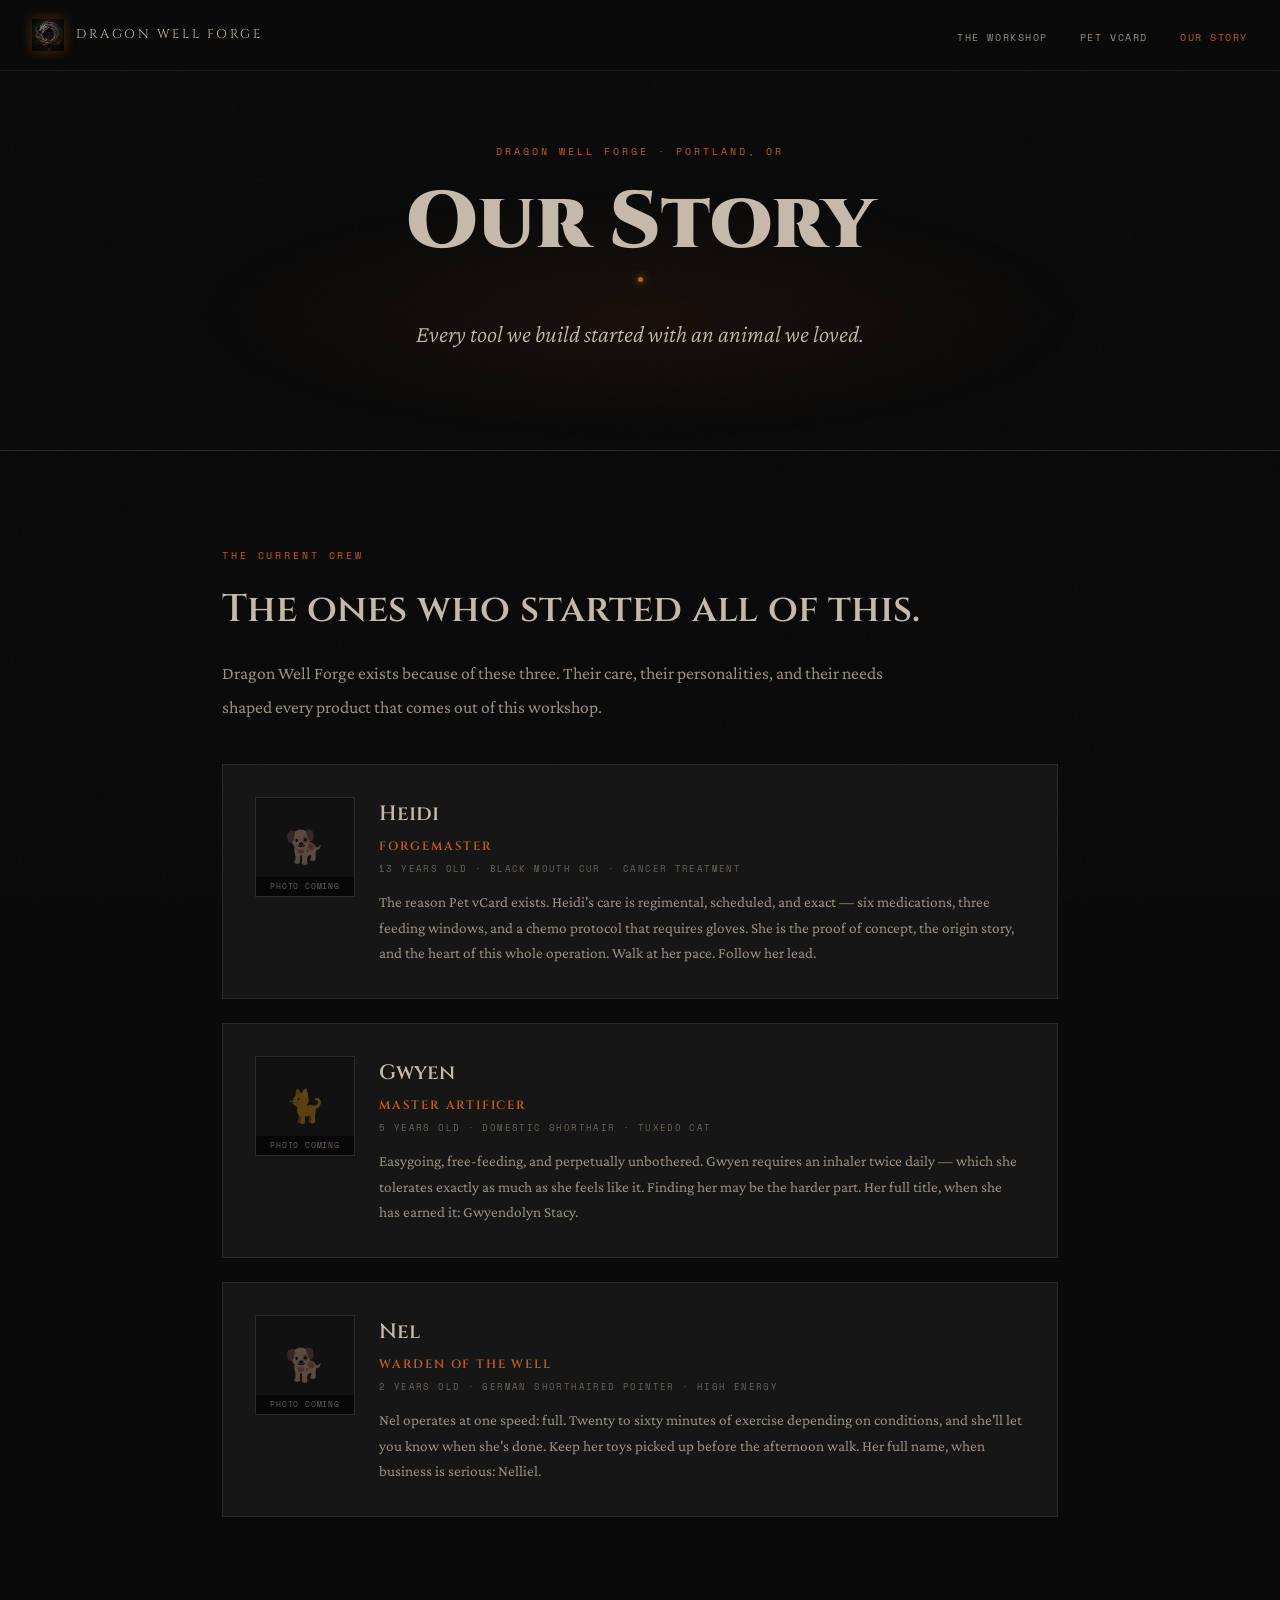
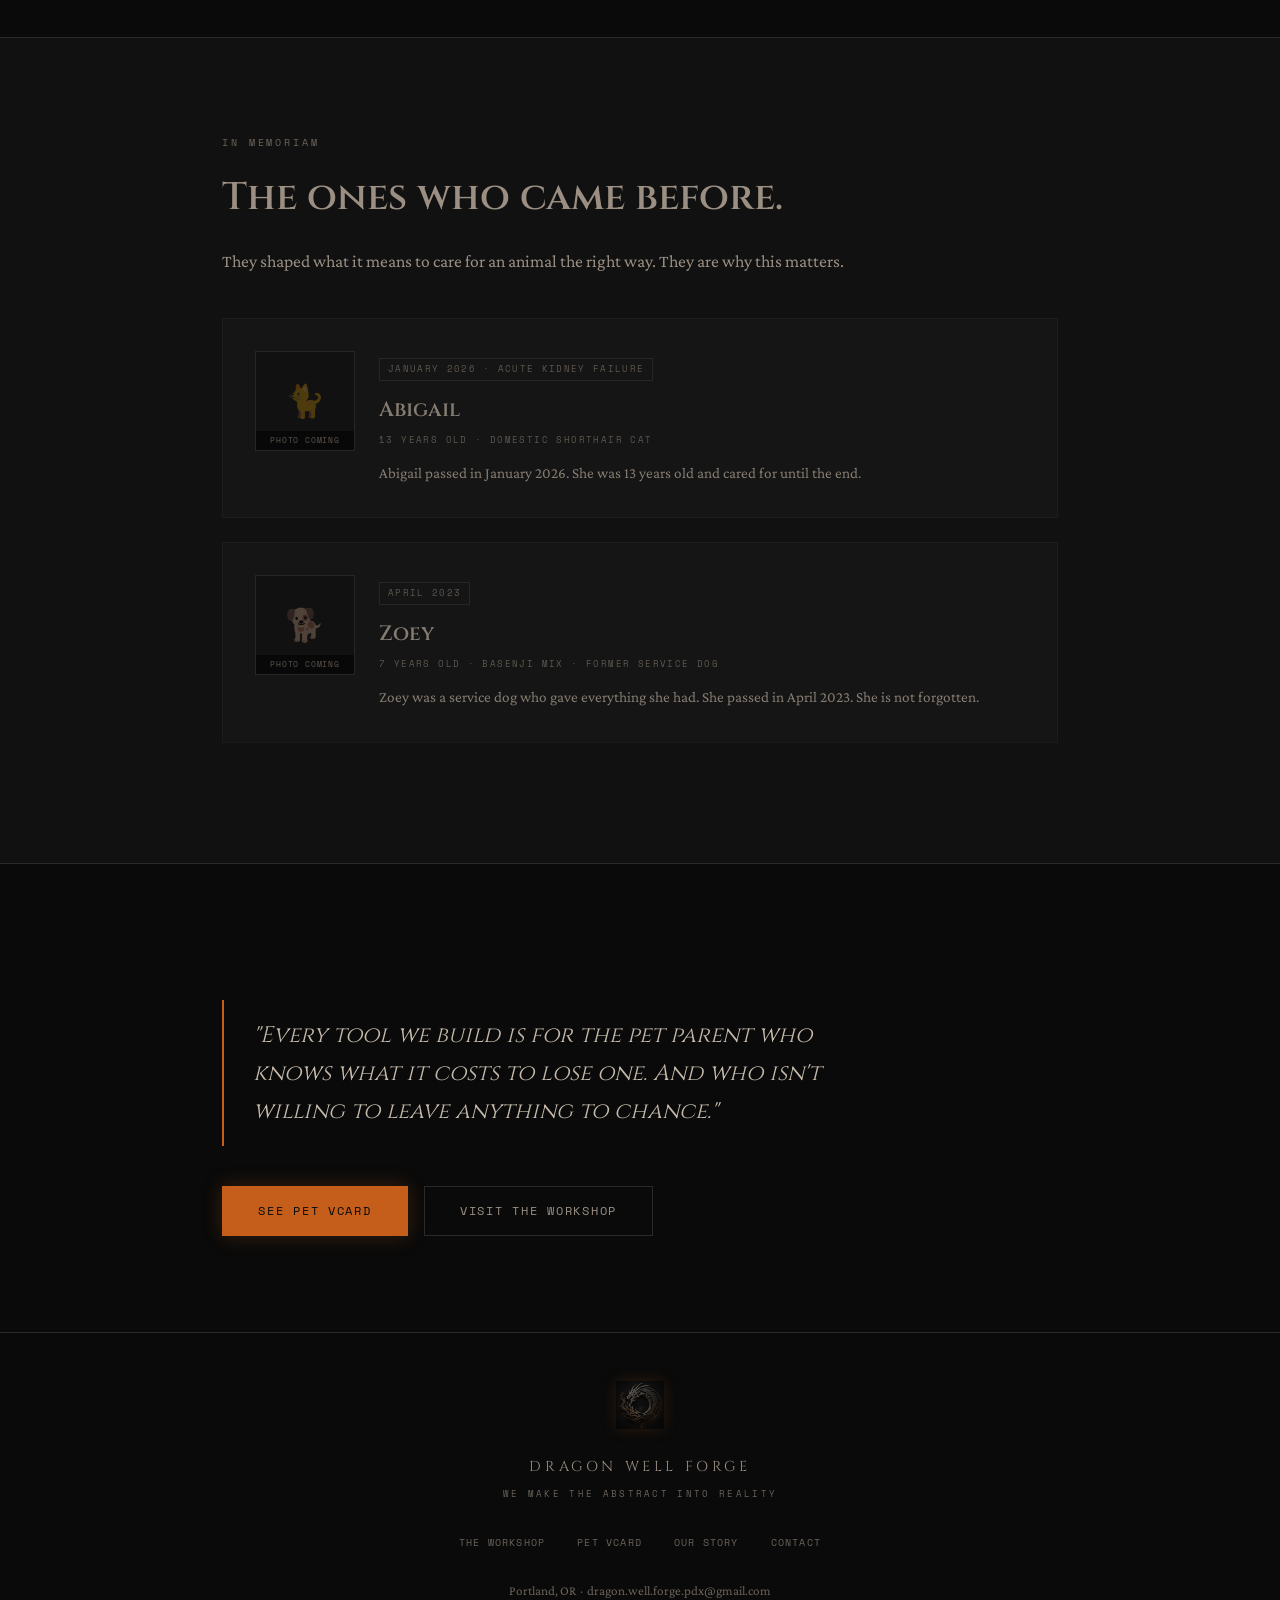
==== about/index.html @ 70b14e24 "Create index.html" ====
<!DOCTYPE html>
<html lang="en">
<head>
  <meta charset="UTF-8" />
  <meta name="viewport" content="width=device-width, initial-scale=1.0" />
  <title>Our Story — Dragon Well Forge</title>
  <meta name="description" content="Dragon Well Forge was built by a pet parent who needed it. This is the story of Heidi, Nel, Gwyen, and the ones who came before." />
  <link rel="stylesheet" href="../assets/css/main.css" />
  <style>
    .animal-card {
      background: var(--bg-card);
      border: 1px solid var(--border);
      padding: 2rem;
      margin-bottom: 1.5rem;
      position: relative;
      display: grid;
      grid-template-columns: 100px 1fr;
      gap: 1.5rem;
      align-items: start;
      transition: border-color 0.2s;
    }

    .animal-card:hover { border-color: var(--ember-dim); }

    .animal-card.memorial {
      border-color: #1e1e1e;
      opacity: 0.85;
    }

    .animal-card.memorial:hover { border-color: #333; opacity: 1; }

    .animal-photo {
      width: 100px;
      height: 100px;
      background: var(--bg-surface);
      border: 1px solid var(--border);
      display: flex;
      align-items: center;
      justify-content: center;
      flex-shrink: 0;
      position: relative;
      overflow: hidden;
    }

    .animal-photo img {
      width: 100%;
      height: 100%;
      object-fit: cover;
    }

    .animal-photo-placeholder {
      font-size: 2rem;
      opacity: 0.3;
    }

    .animal-photo-label {
      position: absolute;
      bottom: 0; left: 0; right: 0;
      background: rgba(0,0,0,0.6);
      font-family: var(--font-mono);
      font-size: 0.48rem;
      letter-spacing: 0.1em;
      text-transform: uppercase;
      color: var(--text-muted);
      text-align: center;
      padding: 0.2rem;
    }

    .animal-info {}

    .animal-name {
      font-family: var(--font-display);
      font-size: 1.3rem;
      font-weight: 600;
      color: var(--stone-light);
      margin-bottom: 0.2rem;
    }

    .animal-card.memorial .animal-name {
      color: var(--stone);
    }

    .animal-title {
      font-family: var(--font-display);
      font-size: 0.75rem;
      font-weight: 600;
      letter-spacing: 0.15em;
      text-transform: uppercase;
      color: var(--ember);
      margin-bottom: 0.3rem;
    }

    .animal-meta {
      font-family: var(--font-mono);
      font-size: 0.58rem;
      letter-spacing: 0.15em;
      text-transform: uppercase;
      color: var(--text-muted);
      margin-bottom: 0.75rem;
    }

    .animal-bio {
      font-size: 0.95rem;
      color: var(--stone);
      line-height: 1.7;
    }

    .memorial-badge {
      display: inline-block;
      font-family: var(--font-mono);
      font-size: 0.55rem;
      letter-spacing: 0.15em;
      text-transform: uppercase;
      color: var(--text-muted);
      border: 1px solid var(--border);
      padding: 0.2rem 0.5rem;
      margin-bottom: 0.75rem;
    }

    .section-rule {
      border: none;
      border-top: 1px solid var(--border);
      margin: 3rem 0 2rem;
    }

    .memorial-label {
      font-family: var(--font-mono);
      font-size: 0.6rem;
      letter-spacing: 0.3em;
      text-transform: uppercase;
      color: var(--text-muted);
      margin-bottom: 1.5rem;
    }

    @media (max-width: 480px) {
      .animal-card {
        grid-template-columns: 1fr;
      }
      .animal-photo {
        width: 80px;
        height: 80px;
      }
    }
  </style>
</head>
<body>

  <nav>
    <a href="../index.html" class="nav-brand">
      <img src="../assets/img/logo.png" alt="Dragon Well Forge" />
      <span class="nav-brand-text">Dragon Well Forge</span>
    </a>
    <ul class="nav-links">
      <li><a href="../workshop/">The Workshop</a></li>
      <li><a href="../vcard/">Pet vCard</a></li>
      <li><a href="../about/" class="active">Our Story</a></li>
    </ul>
  </nav>

  <!-- HERO -->
  <section style="min-height:50vh; display:flex; flex-direction:column; align-items:center; justify-content:center; text-align:center; padding:8rem 2rem 5rem; position:relative; overflow:hidden;">

    <div style="position:absolute; inset:0; background:radial-gradient(ellipse 50% 40% at 50% 70%, rgba(196,94,26,0.07) 0%, transparent 70%); pointer-events:none;"></div>

    <p class="fade-up delay-1" style="font-family:var(--font-mono); font-size:0.62rem; letter-spacing:0.3em; text-transform:uppercase; color:var(--ember); margin-bottom:1.5rem;">
      Dragon Well Forge · Portland, OR
    </p>

    <h1 class="fade-up delay-2" style="font-family:var(--font-display); font-weight:900; font-size:clamp(2.5rem,8vw,5rem); line-height:0.95; color:var(--stone-light); margin-bottom:1rem;">
      Our Story
    </h1>

    <div class="ember-divider fade-up delay-3" style="max-width:260px; margin:0 auto 2rem;">
      <div class="ember-dot"></div>
    </div>

    <p class="fade-up delay-3" style="font-family:var(--font-body); font-size:clamp(1.1rem,2.5vw,1.5rem); font-weight:300; font-style:italic; color:var(--stone-light); max-width:560px; margin:0 auto;">
      Every tool we build started with an animal we loved.
    </p>
  </section>

  <!-- THE CREW -->
  <section style="border-top:1px solid var(--border);">
    <div class="section-inner">
      <p class="section-label">The Current Crew</p>
      <h2 class="section-title">The ones who started all of this.</h2>
      <p class="section-body" style="margin-bottom:2.5rem;">Dragon Well Forge exists because of these three. Their care, their personalities, and their needs shaped every product that comes out of this workshop.</p>

      <!-- HEIDI -->
      <div class="animal-card">
        <div class="animal-photo">
          <!-- Replace src with assets/img/heidi.jpg when ready -->
          <span class="animal-photo-placeholder">🐕</span>
          <div class="animal-photo-label">Photo coming</div>
        </div>
        <div class="animal-info">
          <div class="animal-name">Heidi</div>
          <div class="animal-title">Forgemaster</div>
          <div class="animal-meta">13 years old · Black Mouth Cur · Cancer treatment</div>
          <p class="animal-bio">The reason Pet vCard exists. Heidi's care is regimental, scheduled, and exact — six medications, three feeding windows, and a chemo protocol that requires gloves. She is the proof of concept, the origin story, and the heart of this whole operation. Walk at her pace. Follow her lead.</p>
        </div>
      </div>

      <!-- GWYEN -->
      <div class="animal-card">
        <div class="animal-photo">
          <!-- Replace src with assets/img/gwyen.jpg when ready -->
          <span class="animal-photo-placeholder">🐈</span>
          <div class="animal-photo-label">Photo coming</div>
        </div>
        <div class="animal-info">
          <div class="animal-name">Gwyen</div>
          <div class="animal-title">Master Artificer</div>
          <div class="animal-meta">5 years old · Domestic Shorthair · Tuxedo cat</div>
          <p class="animal-bio">Easygoing, free-feeding, and perpetually unbothered. Gwyen requires an inhaler twice daily — which she tolerates exactly as much as she feels like it. Finding her may be the harder part. Her full title, when she has earned it: Gwyendolyn Stacy.</p>
        </div>
      </div>

      <!-- NEL -->
      <div class="animal-card">
        <div class="animal-photo">
          <!-- Replace src with assets/img/nel.jpg when ready -->
          <span class="animal-photo-placeholder">🐕</span>
          <div class="animal-photo-label">Photo coming</div>
        </div>
        <div class="animal-info">
          <div class="animal-name">Nel</div>
          <div class="animal-title">Warden of the Well</div>
          <div class="animal-meta">2 years old · German Shorthaired Pointer · High energy</div>
          <p class="animal-bio">Nel operates at one speed: full. Twenty to sixty minutes of exercise depending on conditions, and she'll let you know when she's done. Keep her toys picked up before the afternoon walk. Her full name, when business is serious: Nelliel.</p>
        </div>
      </div>

    </div>
  </section>

  <!-- MEMORIAL -->
  <section style="border-top:1px solid var(--border); background:var(--bg-surface);">
    <div class="section-inner">
      <p class="memorial-label">In Memoriam</p>
      <h2 class="section-title" style="color:var(--stone);">The ones who came before.</h2>
      <p class="section-body" style="margin-bottom:2.5rem;">They shaped what it means to care for an animal the right way. They are why this matters.</p>

      <!-- ABIGAIL -->
      <div class="animal-card memorial">
        <div class="animal-photo">
          <!-- Replace src with assets/img/abigail.jpg when ready -->
          <span class="animal-photo-placeholder">🐈</span>
          <div class="animal-photo-label">Photo coming</div>
        </div>
        <div class="animal-info">
          <div class="memorial-badge">January 2026 · Acute Kidney Failure</div>
          <div class="animal-name">Abigail</div>
          <div class="animal-meta">13 years old · Domestic Shorthair cat</div>
          <p class="animal-bio">Abigail passed in January 2026. She was 13 years old and cared for until the end.</p>
        </div>
      </div>

      <!-- ZOEY -->
      <div class="animal-card memorial">
        <div class="animal-photo">
          <!-- Replace src with assets/img/zoey.jpg when ready -->
          <span class="animal-photo-placeholder">🐕</span>
          <div class="animal-photo-label">Photo coming</div>
        </div>
        <div class="animal-info">
          <div class="memorial-badge">April 2023</div>
          <div class="animal-name">Zoey</div>
          <div class="animal-meta">7 years old · Basenji mix · Former service dog</div>
          <p class="animal-bio">Zoey was a service dog who gave everything she had. She passed in April 2023. She is not forgotten.</p>
        </div>
      </div>

    </div>
  </section>

  <!-- CLOSING -->
  <section style="border-top:1px solid var(--border);">
    <div class="section-inner">
      <div class="pull-quote" style="max-width:600px;">
        "Every tool we build is for the pet parent who knows what it costs to lose one. And who isn't willing to leave anything to chance."
      </div>
      <div style="margin-top:2rem; display:flex; gap:1rem; flex-wrap:wrap;">
        <a href="../vcard/" class="btn-primary">See Pet vCard</a>
        <a href="../workshop/" class="btn-secondary">Visit the Workshop</a>
      </div>
    </div>
  </section>

  <footer>
    <img src="../assets/img/logo.png" alt="Dragon Well Forge" class="footer-logo" />
    <div class="footer-brand">Dragon Well Forge</div>
    <div class="footer-tagline">We make the abstract into reality</div>
    <ul class="footer-links">
      <li><a href="../workshop/">The Workshop</a></li>
      <li><a href="../vcard/">Pet vCard</a></li>
      <li><a href="../about/">Our Story</a></li>
      <li><a href="mailto:dragon.well.forge.pdx@gmail.com">Contact</a></li>
    </ul>
    <p class="footer-bottom">Portland, OR &nbsp;·&nbsp; dragon.well.forge.pdx@gmail.com</p>
  </footer>

</body>
</html>
---- assets/css/main.css ----
/* ═══════════════════════════════════════════════
   DRAGON WELL FORGE — main.css
   Shared design system. One file. All pages.
═══════════════════════════════════════════════ */

@import url('https://fonts.googleapis.com/css2?family=Cinzel:wght@400;600;900&family=Crimson+Pro:ital,wght@0,300;0,400;1,300;1,400&family=Space+Mono:wght@400;700&display=swap');

/* ── TOKENS ── */
:root {
  --bg-deep:      #0a0a0a;
  --bg-surface:   #111111;
  --bg-card:      #161616;
  --border:       #2a2a2a;
  --border-light: #333333;
  --ember:        #c45e1a;
  --ember-glow:   #e87a2a;
  --ember-dim:    #7a3a10;
  --stone:        #9a8f82;
  --stone-light:  #c4b9aa;
  --text:         #e8e0d4;
  --text-muted:   #6b635a;
  --copper:       #8b6f47;

  --font-display: 'Cinzel', Georgia, serif;
  --font-body:    'Crimson Pro', Georgia, serif;
  --font-mono:    'Space Mono', monospace;

  --max-width:    900px;
}

/* ── RESET ── */
*, *::before, *::after { box-sizing: border-box; margin: 0; padding: 0; }
html { scroll-behavior: smooth; }

body {
  background: var(--bg-deep);
  color: var(--text);
  font-family: var(--font-body);
  font-size: 18px;
  line-height: 1.7;
  overflow-x: hidden;
}

/* ── NOISE OVERLAY ── */
body::before {
  content: '';
  position: fixed;
  inset: 0;
  background-image: url("data:image/svg+xml,%3Csvg viewBox='0 0 256 256' xmlns='http://www.w3.org/2000/svg'%3E%3Cfilter id='noise'%3E%3CfeTurbulence type='fractalNoise' baseFrequency='0.9' numOctaves='4' stitchTiles='stitch'/%3E%3C/filter%3E%3Crect width='100%25' height='100%25' filter='url(%23noise)' opacity='0.04'/%3E%3C/svg%3E");
  pointer-events: none;
  z-index: 0;
  opacity: 0.4;
}

/* ── NAV ── */
nav {
  position: fixed;
  top: 0; left: 0; right: 0;
  z-index: 100;
  padding: 1.2rem 2rem;
  display: flex;
  align-items: center;
  justify-content: space-between;
  background: rgba(10,10,10,0.9);
  backdrop-filter: blur(12px);
  border-bottom: 1px solid rgba(42,42,42,0.6);
}

.nav-brand {
  display: flex;
  align-items: center;
  gap: 0.75rem;
  text-decoration: none;
}

.nav-brand img {
  width: 32px;
  height: 32px;
  filter: drop-shadow(0 0 6px rgba(196,94,26,0.4));
}

.nav-brand-text {
  font-family: var(--font-display);
  font-size: 0.8rem;
  letter-spacing: 0.2em;
  color: var(--stone-light);
  text-transform: uppercase;
}

.nav-links {
  display: flex;
  gap: 2rem;
  list-style: none;
}

.nav-links a {
  font-family: var(--font-mono);
  font-size: 0.65rem;
  letter-spacing: 0.15em;
  text-transform: uppercase;
  color: var(--stone);
  text-decoration: none;
  transition: color 0.2s;
}

.nav-links a:hover,
.nav-links a.active { color: var(--ember); }

/* ── LAYOUT ── */
section { position: relative; z-index: 1; }

.section-inner {
  max-width: var(--max-width);
  margin: 0 auto;
  padding: 6rem 2rem;
}

.section-label {
  font-family: var(--font-mono);
  font-size: 0.6rem;
  letter-spacing: 0.3em;
  text-transform: uppercase;
  color: var(--ember);
  margin-bottom: 1.5rem;
}

.section-title {
  font-family: var(--font-display);
  font-weight: 600;
  font-size: clamp(1.6rem, 4vw, 2.4rem);
  color: var(--stone-light);
  line-height: 1.2;
  margin-bottom: 1.5rem;
}

.section-body {
  font-size: 1.1rem;
  color: var(--stone);
  line-height: 1.9;
  max-width: 680px;
}

.section-body p + p { margin-top: 1.2rem; }

/* ── EMBER DIVIDER ── */
.ember-divider {
  display: flex;
  align-items: center;
  gap: 1rem;
  margin: 2.5rem 0;
}

.ember-divider::before,
.ember-divider::after {
  content: '';
  flex: 1;
  height: 1px;
  background: var(--border);
}

.ember-dot {
  width: 5px;
  height: 5px;
  border-radius: 50%;
  background: var(--ember);
  box-shadow: 0 0 8px var(--ember-glow);
  animation: pulse 2.5s ease-in-out infinite;
  flex-shrink: 0;
}

@keyframes pulse {
  0%, 100% { opacity: 1; transform: scale(1); }
  50% { opacity: 0.4; transform: scale(0.6); }
}

/* ── BUTTONS ── */
.btn-primary {
  display: inline-block;
  font-family: var(--font-mono);
  font-size: 0.72rem;
  letter-spacing: 0.15em;
  text-transform: uppercase;
  text-decoration: none;
  color: var(--bg-deep);
  background: var(--ember);
  padding: 0.9rem 2.2rem;
  border: 1px solid var(--ember);
  cursor: pointer;
  transition: background 0.2s, box-shadow 0.2s, transform 0.15s;
  box-shadow: 0 0 20px rgba(196,94,26,0.25);
}

.btn-primary:hover {
  background: var(--ember-glow);
  border-color: var(--ember-glow);
  box-shadow: 0 0 32px rgba(232,122,42,0.45);
  transform: translateY(-1px);
}

.btn-secondary {
  display: inline-block;
  font-family: var(--font-mono);
  font-size: 0.72rem;
  letter-spacing: 0.15em;
  text-transform: uppercase;
  text-decoration: none;
  color: var(--stone);
  background: transparent;
  padding: 0.9rem 2.2rem;
  border: 1px solid var(--border);
  cursor: pointer;
  transition: border-color 0.2s, color 0.2s;
}

.btn-secondary:hover {
  border-color: var(--ember-dim);
  color: var(--stone-light);
}

/* ── CARDS ── */
.card {
  background: var(--bg-card);
  border: 1px solid var(--border);
  padding: 2.5rem;
  position: relative;
  overflow: hidden;
  transition: border-color 0.25s;
}

.card:hover { border-color: var(--ember-dim); }

.card::before {
  content: '';
  position: absolute;
  top: 0; left: 0; right: 0;
  height: 2px;
  background: linear-gradient(to right, transparent, var(--ember), transparent);
  opacity: 0;
  transition: opacity 0.3s;
}

.card:hover::before { opacity: 1; }

.card-label {
  font-family: var(--font-mono);
  font-size: 0.6rem;
  letter-spacing: 0.25em;
  text-transform: uppercase;
  color: var(--ember);
  margin-bottom: 0.75rem;
}

.card-title {
  font-family: var(--font-display);
  font-size: 1.5rem;
  color: var(--stone-light);
  margin-bottom: 0.75rem;
}

.card-body {
  font-size: 1rem;
  color: var(--stone);
  line-height: 1.7;
  margin-bottom: 1.5rem;
}

.card-status {
  font-family: var(--font-mono);
  font-size: 0.65rem;
  letter-spacing: 0.15em;
  text-transform: uppercase;
  margin-bottom: 1.5rem;
}

.status-live { color: #4a9e6b; }
.status-soon { color: var(--text-muted); }

/* ── FEATURE LIST ── */
.feature-list {
  list-style: none;
  margin: 1.5rem 0;
}

.feature-list li {
  font-size: 1rem;
  color: var(--stone);
  padding: 0.5rem 0;
  border-bottom: 1px solid var(--border);
  display: flex;
  align-items: flex-start;
  gap: 0.8rem;
}

.feature-list li::before {
  content: '—';
  color: var(--ember-dim);
  font-family: var(--font-mono);
  font-size: 0.75rem;
  flex-shrink: 0;
  margin-top: 0.25rem;
}

/* ── PULL QUOTE ── */
.pull-quote {
  font-family: var(--font-display);
  font-size: clamp(1.1rem, 2.5vw, 1.4rem);
  font-weight: 400;
  color: var(--stone-light);
  border-left: 2px solid var(--ember);
  padding: 1rem 0 1rem 1.8rem;
  margin: 2.5rem 0;
  font-style: italic;
}

/* ── STEPS ── */
.steps {
  display: grid;
  grid-template-columns: repeat(auto-fit, minmax(180px, 1fr));
  gap: 2.5rem;
  margin-top: 3rem;
}

.step-number {
  font-family: var(--font-display);
  font-size: 2.5rem;
  font-weight: 900;
  color: var(--ember-dim);
  opacity: 0.5;
  line-height: 1;
  margin-bottom: 0.75rem;
}

.step-title {
  font-family: var(--font-mono);
  font-size: 0.68rem;
  letter-spacing: 0.15em;
  text-transform: uppercase;
  color: var(--ember);
  margin-bottom: 0.5rem;
}

.step-body {
  font-size: 0.95rem;
  color: var(--stone);
  line-height: 1.6;
}

/* ── METAPHOR CHAIN ── */
.metaphor-chain {
  display: flex;
  align-items: center;
  gap: 1rem;
  flex-wrap: wrap;
  margin: 2.5rem 0;
}

.metaphor-item {
  text-align: center;
}

.metaphor-item-title {
  font-family: var(--font-display);
  font-size: 0.9rem;
  color: var(--stone-light);
  letter-spacing: 0.1em;
}

.metaphor-item-sub {
  font-family: var(--font-mono);
  font-size: 0.58rem;
  letter-spacing: 0.15em;
  text-transform: uppercase;
  color: var(--text-muted);
  margin-top: 0.25rem;
}

.metaphor-arrow {
  color: var(--ember-dim);
  font-size: 1.2rem;
  flex-shrink: 0;
}

/* ── FOOTER ── */
footer {
  border-top: 1px solid var(--border);
  padding: 3rem 2rem;
  text-align: center;
  position: relative;
  z-index: 1;
}

.footer-logo {
  width: 48px;
  height: 48px;
  margin: 0 auto 1rem;
  opacity: 0.6;
  filter: drop-shadow(0 0 8px rgba(196,94,26,0.3));
}

.footer-brand {
  font-family: var(--font-display);
  font-size: 0.9rem;
  letter-spacing: 0.25em;
  text-transform: uppercase;
  color: var(--stone);
  margin-bottom: 0.4rem;
}

.footer-tagline {
  font-family: var(--font-mono);
  font-size: 0.58rem;
  letter-spacing: 0.25em;
  text-transform: uppercase;
  color: var(--text-muted);
  margin-bottom: 1.5rem;
}

.footer-links {
  display: flex;
  justify-content: center;
  gap: 2rem;
  list-style: none;
  margin-bottom: 1.5rem;
}

.footer-links a {
  font-family: var(--font-mono);
  font-size: 0.62rem;
  letter-spacing: 0.12em;
  text-transform: uppercase;
  color: var(--text-muted);
  text-decoration: none;
  transition: color 0.2s;
}

.footer-links a:hover { color: var(--ember); }

.footer-bottom {
  font-size: 0.82rem;
  color: var(--text-muted);
}

/* ── ANIMATIONS ── */
@keyframes fadeUp {
  from { opacity: 0; transform: translateY(20px); }
  to   { opacity: 1; transform: translateY(0); }
}

.fade-up { opacity: 0; animation: fadeUp 1s ease forwards; }
.delay-1 { animation-delay: 0.2s; }
.delay-2 { animation-delay: 0.4s; }
.delay-3 { animation-delay: 0.6s; }
.delay-4 { animation-delay: 0.8s; }
.delay-5 { animation-delay: 1.0s; }
.delay-6 { animation-delay: 1.2s; }

/* ── RESPONSIVE ── */
@media (max-width: 600px) {
  .nav-links { display: none; }
  .steps { grid-template-columns: 1fr; }
  .section-inner { padding: 4rem 1.5rem; }
  .metaphor-chain { flex-direction: column; gap: 0.5rem; }
  .metaphor-arrow { transform: rotate(90deg); }
}

@media (prefers-reduced-motion: reduce) {
  *, *::before, *::after { animation-duration: 0.01ms !important; }
}
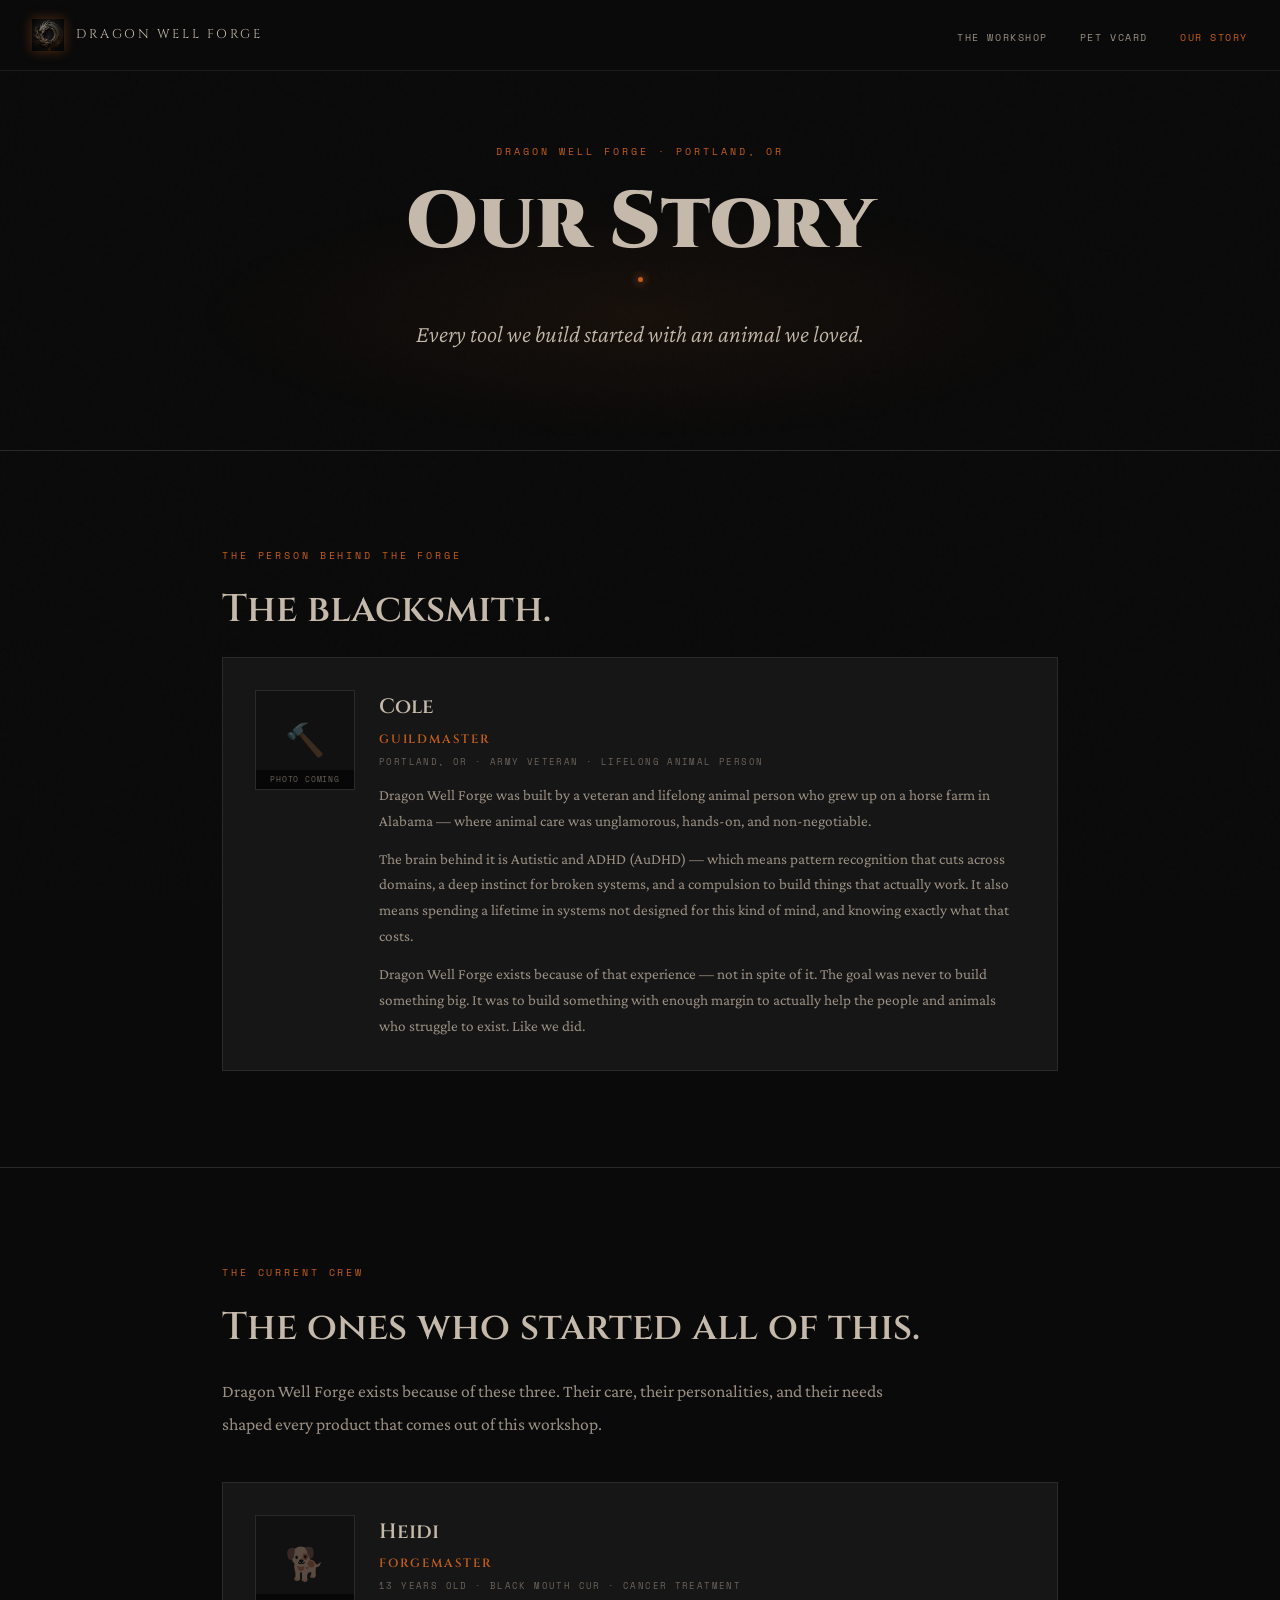
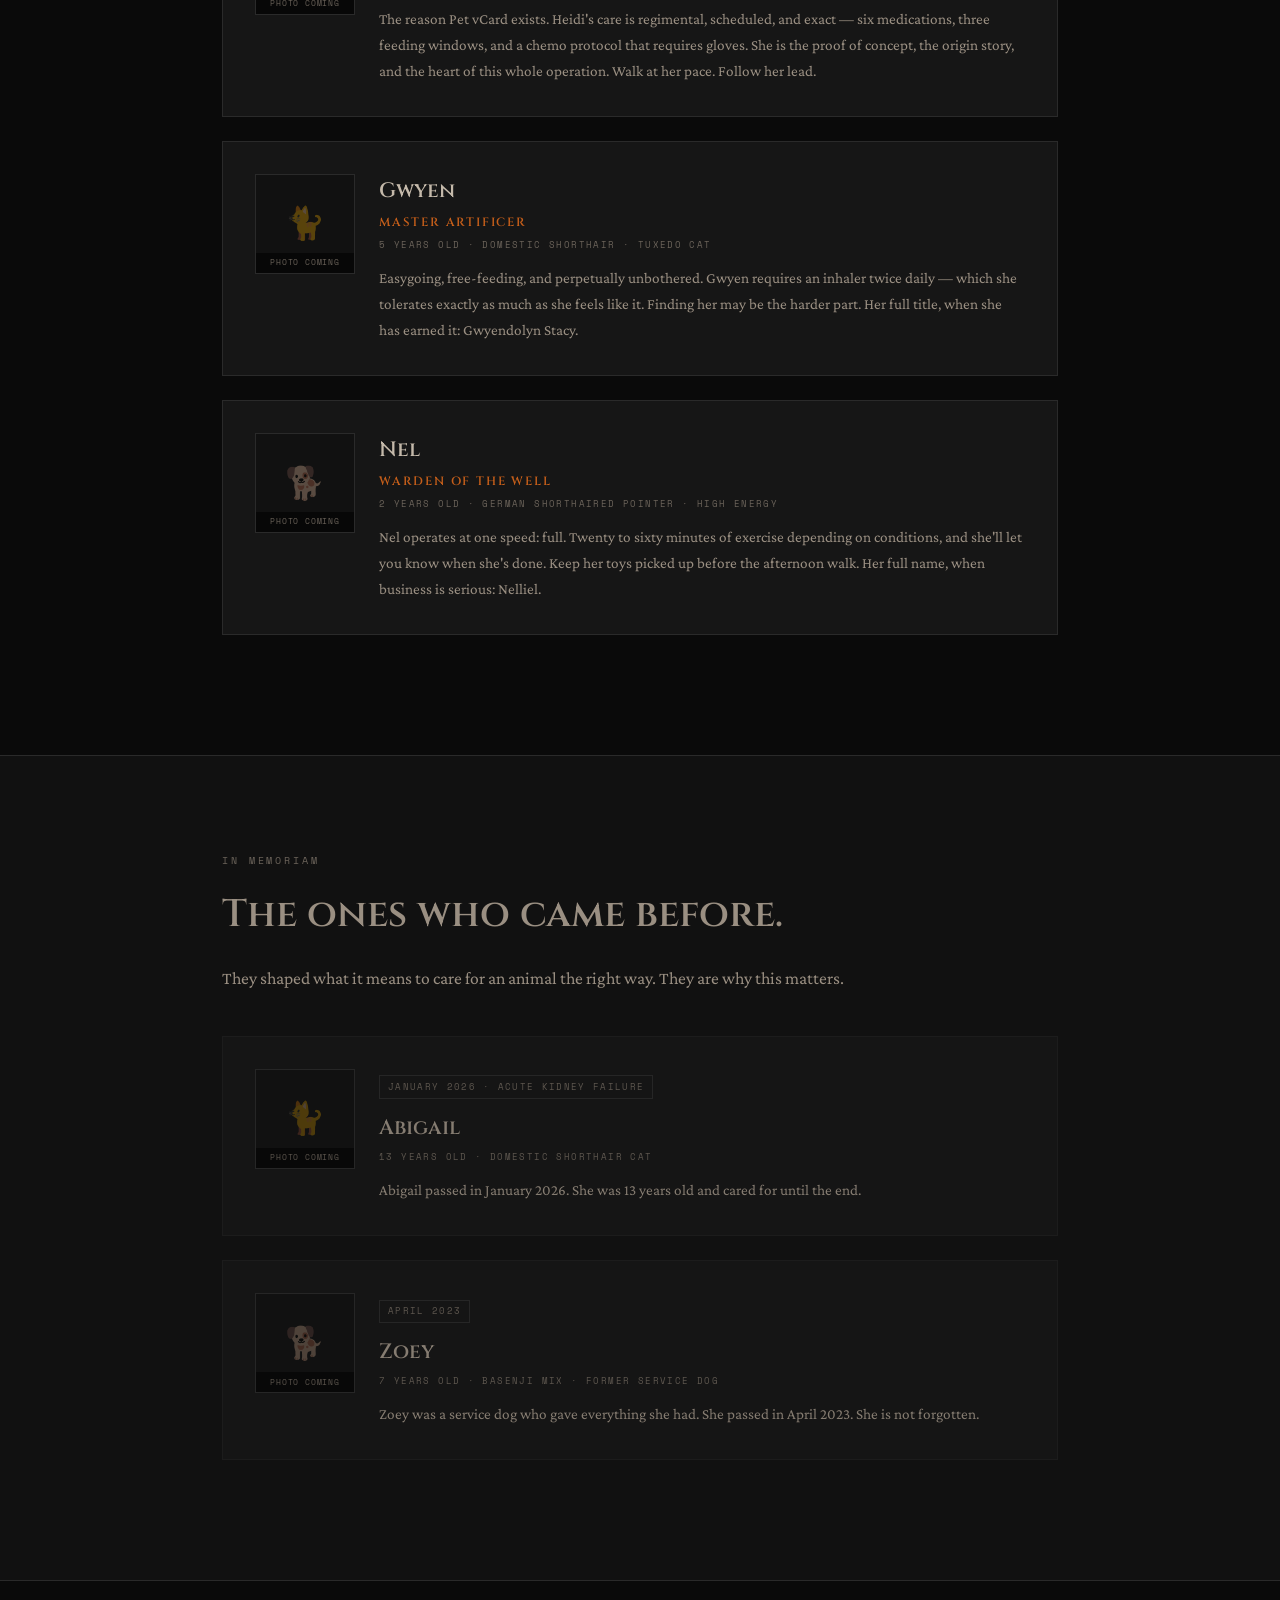
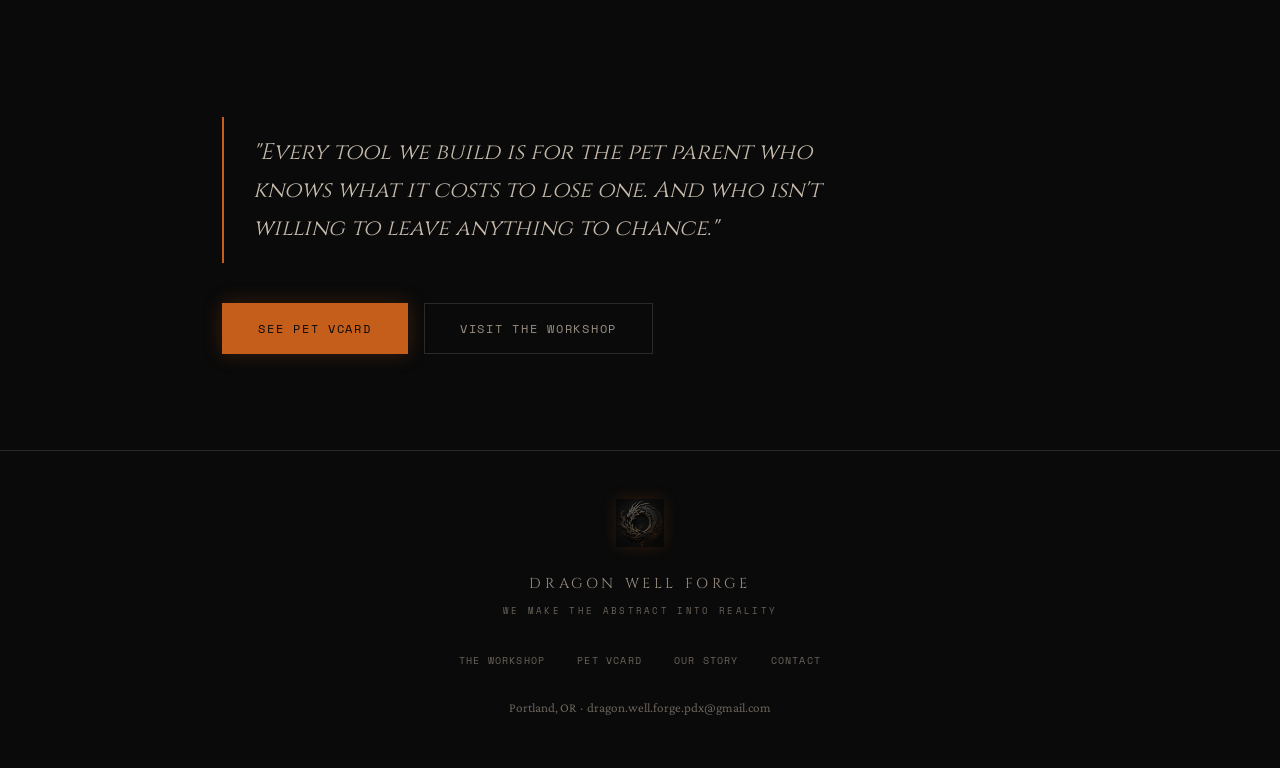
==== commit 657c9e7b: "Update index.html" ====
--- a/about/index.html
+++ b/about/index.html
@@ -80,17 +80,7 @@
       color: var(--stone);
     }
 
-    .animal-title {
-      font-family: var(--font-display);
-      font-size: 0.75rem;
-      font-weight: 600;
-      letter-spacing: 0.15em;
-      text-transform: uppercase;
-      color: var(--ember);
-      margin-bottom: 0.3rem;
-    }
-
-    .animal-meta {
+.animal-meta {
       font-family: var(--font-mono);
       font-size: 0.58rem;
       letter-spacing: 0.15em;
@@ -177,6 +167,30 @@
     <p class="fade-up delay-3" style="font-family:var(--font-body); font-size:clamp(1.1rem,2.5vw,1.5rem); font-weight:300; font-style:italic; color:var(--stone-light); max-width:560px; margin:0 auto;">
       Every tool we build started with an animal we loved.
     </p>
+  </section>
+
+  <!-- THE BLACKSMITH -->
+  <section style="border-top:1px solid var(--border);">
+    <div class="section-inner">
+      <p class="section-label">The Person Behind the Forge</p>
+      <h2 class="section-title">The blacksmith.</h2>
+
+      <div class="animal-card" style="margin-bottom:0;">
+        <div class="animal-photo">
+          <!-- Replace src with assets/img/cole.jpg when ready -->
+          <span class="animal-photo-placeholder">🔨</span>
+          <div class="animal-photo-label">Photo coming</div>
+        </div>
+        <div class="animal-info">
+          <div class="animal-name">Cole</div>
+          <div class="animal-title">Guildmaster</div>
+          <div class="animal-meta">Portland, OR · Army Veteran · Lifelong Animal Person</div>
+          <p class="animal-bio">Dragon Well Forge was built by a veteran and lifelong animal person who grew up on a horse farm in Alabama — where animal care was unglamorous, hands-on, and non-negotiable.</p>
+          <p class="animal-bio" style="margin-top:0.75rem;">The brain behind it is Autistic and ADHD (AuDHD) — which means pattern recognition that cuts across domains, a deep instinct for broken systems, and a compulsion to build things that actually work. It also means spending a lifetime in systems not designed for this kind of mind, and knowing exactly what that costs.</p>
+          <p class="animal-bio" style="margin-top:0.75rem;">Dragon Well Forge exists because of that experience — not in spite of it. The goal was never to build something big. It was to build something with enough margin to actually help the people and animals who struggle to exist. Like we did.</p>
+        </div>
+      </div>
+    </div>
   </section>
 
   <!-- THE CREW -->
--- a/assets/css/main.css
+++ b/assets/css/main.css
@@ -454,6 +454,17 @@
 .delay-5 { animation-delay: 1.0s; }
 .delay-6 { animation-delay: 1.2s; }
 
+
+.animal-title {
+  font-family: var(--font-display);
+  font-size: 0.75rem;
+  font-weight: 600;
+  letter-spacing: 0.15em;
+  text-transform: uppercase;
+  color: var(--ember);
+  margin-bottom: 0.3rem;
+}
+
 /* ── RESPONSIVE ── */
 @media (max-width: 600px) {
   .nav-links { display: none; }
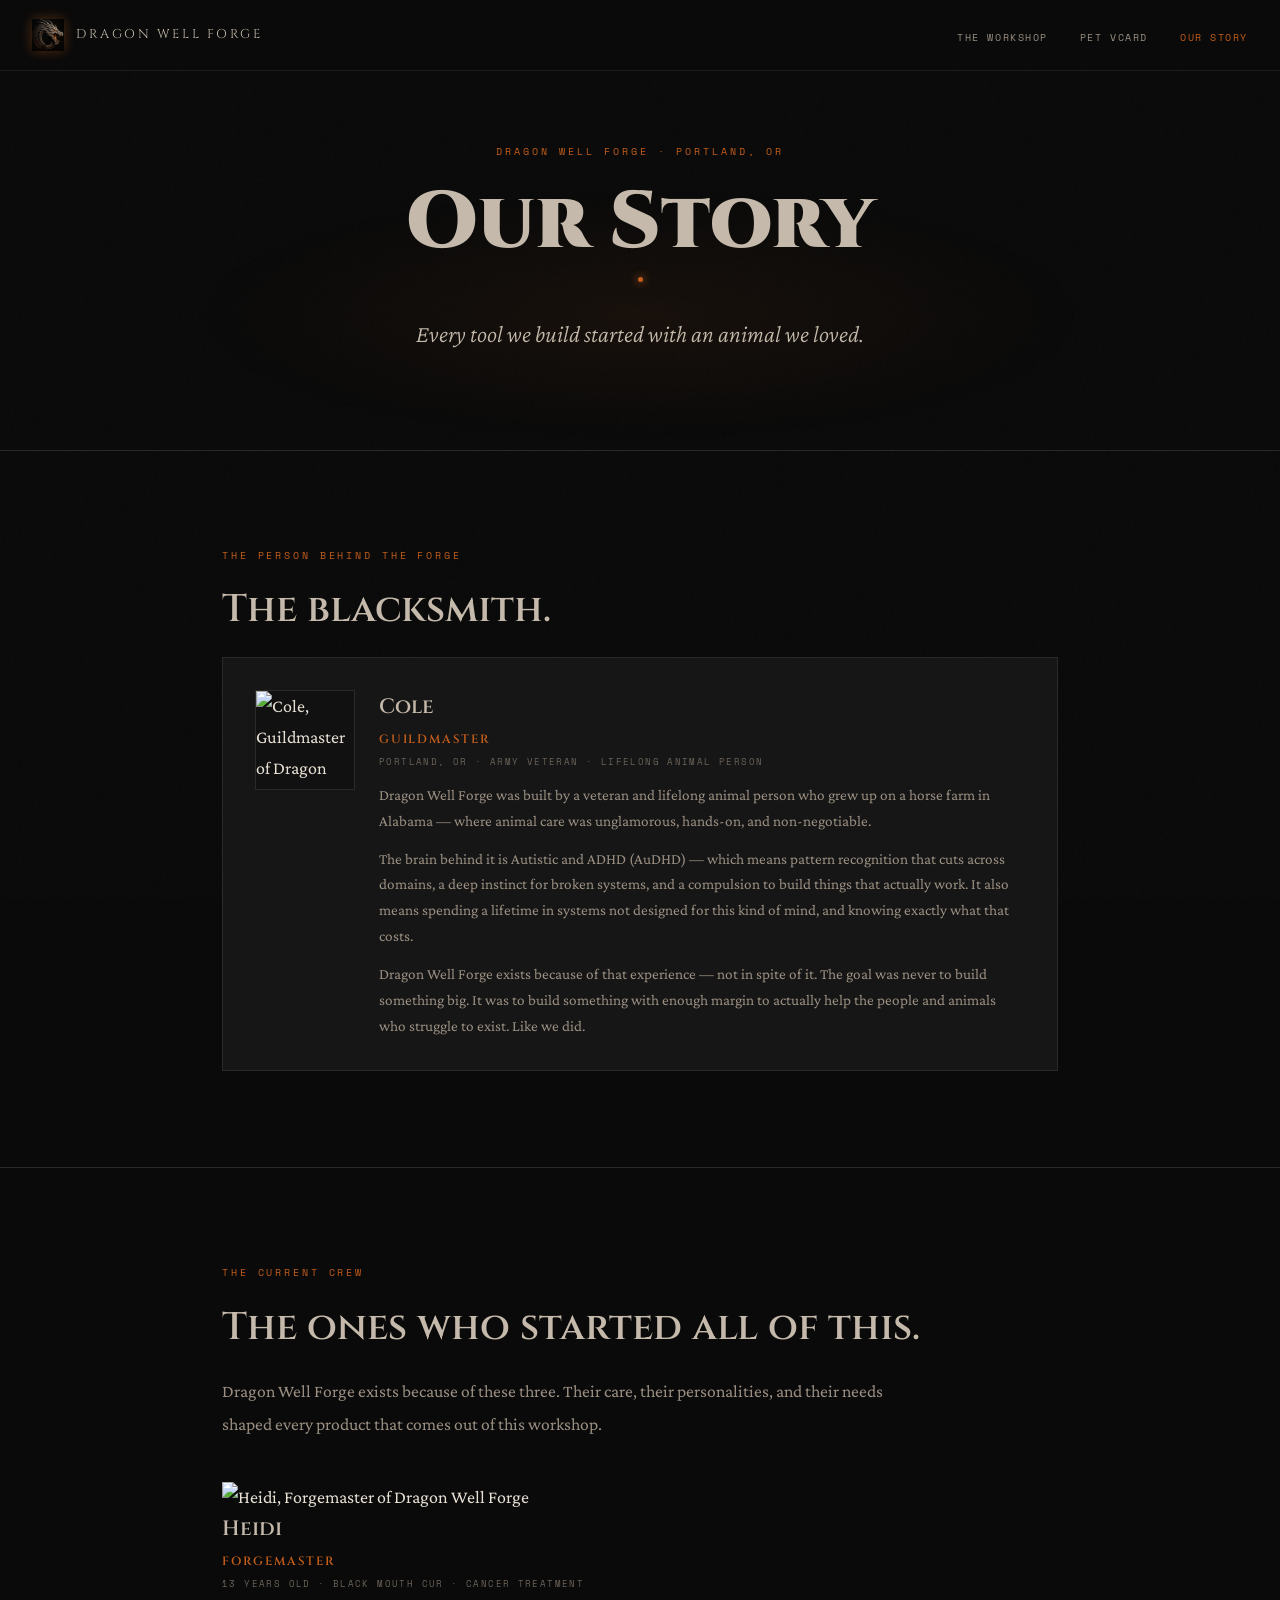
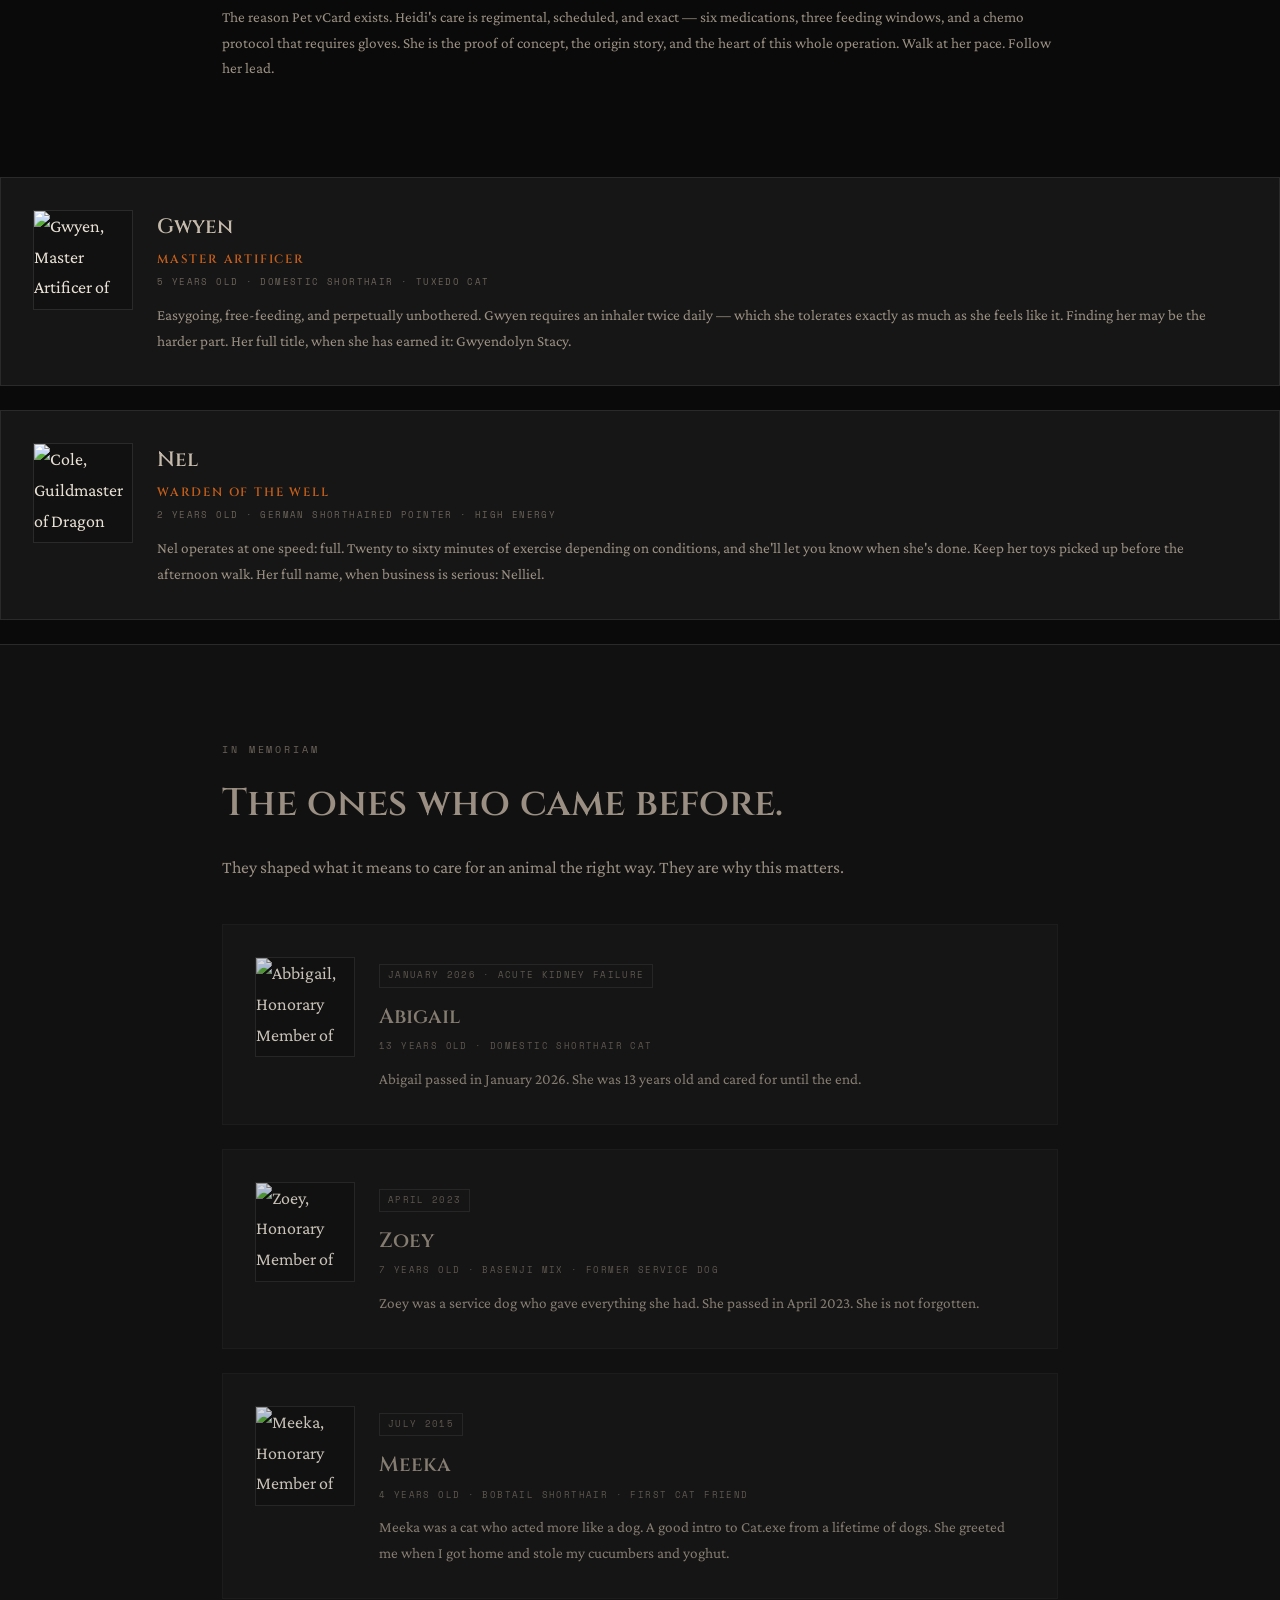
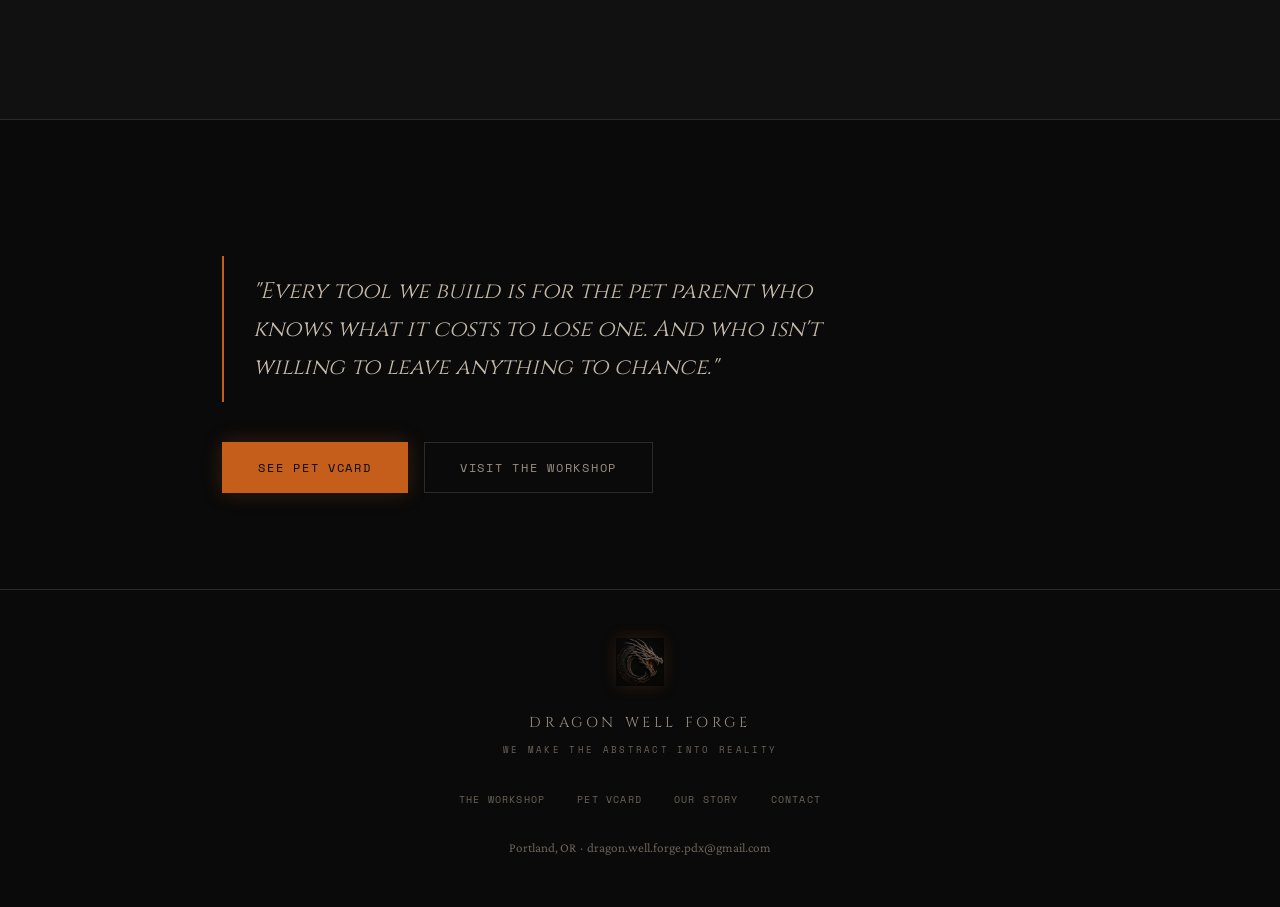
==== commit 7d611010: "Update index.html Pictures updated and added Meeka" ====
--- a/about/index.html
+++ b/about/index.html
@@ -177,9 +177,7 @@
 
       <div class="animal-card" style="margin-bottom:0;">
         <div class="animal-photo">
-          <!-- Replace src with assets/img/cole.jpg when ready -->
-          <span class="animal-photo-placeholder">🔨</span>
-          <div class="animal-photo-label">Photo coming</div>
+          <img src="assets/img/cole.jpg" alt="Cole, Guildmaster of Dragon Well Forge" style="width:100%;height:100%;object-fit:cover;">
         </div>
         <div class="animal-info">
           <div class="animal-name">Cole</div>
@@ -201,12 +199,10 @@
       <p class="section-body" style="margin-bottom:2.5rem;">Dragon Well Forge exists because of these three. Their care, their personalities, and their needs shaped every product that comes out of this workshop.</p>
 
       <!-- HEIDI -->
-      <div class="animal-card">
-        <div class="animal-photo">
-          <!-- Replace src with assets/img/heidi.jpg when ready -->
-          <span class="animal-photo-placeholder">🐕</span>
-          <div class="animal-photo-label">Photo coming</div>
-        </div>
+      <div class="animal-card>
+        <div class="animal-photo">
+        <img src="assets/img/heidi.jpg" alt="Heidi, Forgemaster of Dragon Well Forge" style="width:100%;height:100%;object-fit:cover;">
+      </div>
         <div class="animal-info">
           <div class="animal-name">Heidi</div>
           <div class="animal-title">Forgemaster</div>
@@ -218,10 +214,8 @@
       <!-- GWYEN -->
       <div class="animal-card">
         <div class="animal-photo">
-          <!-- Replace src with assets/img/gwyen.jpg when ready -->
-          <span class="animal-photo-placeholder">🐈</span>
-          <div class="animal-photo-label">Photo coming</div>
-        </div>
+          <img src="assets/img/gwyen.jpg" alt="Gwyen, Master Artificer of Dragon Well Forge" style="width:100%;height:100%;object-fit:cover;">
+      </div>
         <div class="animal-info">
           <div class="animal-name">Gwyen</div>
           <div class="animal-title">Master Artificer</div>
@@ -233,9 +227,7 @@
       <!-- NEL -->
       <div class="animal-card">
         <div class="animal-photo">
-          <!-- Replace src with assets/img/nel.jpg when ready -->
-          <span class="animal-photo-placeholder">🐕</span>
-          <div class="animal-photo-label">Photo coming</div>
+          <img src="assets/img/cole.jpg" alt="Cole, Guildmaster of Dragon Well Forge" style="width:100%;height:100%;object-fit:cover;">
         </div>
         <div class="animal-info">
           <div class="animal-name">Nel</div>
@@ -255,12 +247,10 @@
       <h2 class="section-title" style="color:var(--stone);">The ones who came before.</h2>
       <p class="section-body" style="margin-bottom:2.5rem;">They shaped what it means to care for an animal the right way. They are why this matters.</p>
 
-      <!-- ABIGAIL -->
+      <!-- ABBIGAIL -->
       <div class="animal-card memorial">
         <div class="animal-photo">
-          <!-- Replace src with assets/img/abigail.jpg when ready -->
-          <span class="animal-photo-placeholder">🐈</span>
-          <div class="animal-photo-label">Photo coming</div>
+          <img src="assets/img/abbigial.jpg" alt="Abbigail, Honorary Member of Dragon Well Forge" style="width:100%;height:100%;object-fit:cover;">
         </div>
         <div class="animal-info">
           <div class="memorial-badge">January 2026 · Acute Kidney Failure</div>
@@ -273,9 +263,7 @@
       <!-- ZOEY -->
       <div class="animal-card memorial">
         <div class="animal-photo">
-          <!-- Replace src with assets/img/zoey.jpg when ready -->
-          <span class="animal-photo-placeholder">🐕</span>
-          <div class="animal-photo-label">Photo coming</div>
+          <img src="assets/img/zoey.jpg" alt="Zoey, Honorary Member of Dragon Well Forge" style="width:100%;height:100%;object-fit:cover;">
         </div>
         <div class="animal-info">
           <div class="memorial-badge">April 2023</div>
@@ -284,7 +272,19 @@
           <p class="animal-bio">Zoey was a service dog who gave everything she had. She passed in April 2023. She is not forgotten.</p>
         </div>
       </div>
-
+      
+      <!-- MEEKA -->
+      <div class="animal-card memorial">
+        <div class="animal-photo">
+          <img src="assets/img/meeka.jpg" alt="Meeka, Honorary Member of Dragon Well Forge" style="width:100%;height:100%;object-fit:cover;">
+        </div>
+        <div class="animal-info">
+          <div class="memorial-badge">July 2015</div>
+          <div class="animal-name">Meeka</div>
+          <div class="animal-meta">4 years old · Bobtail Shorthair · First Cat Friend</div>
+          <p class="animal-bio">Meeka was a cat who acted more like a dog. A good intro to Cat.exe from a lifetime of dogs. She greeted me when I got home and stole my cucumbers and yoghut.</p>
+        </div>
+      </div>
     </div>
   </section>
 
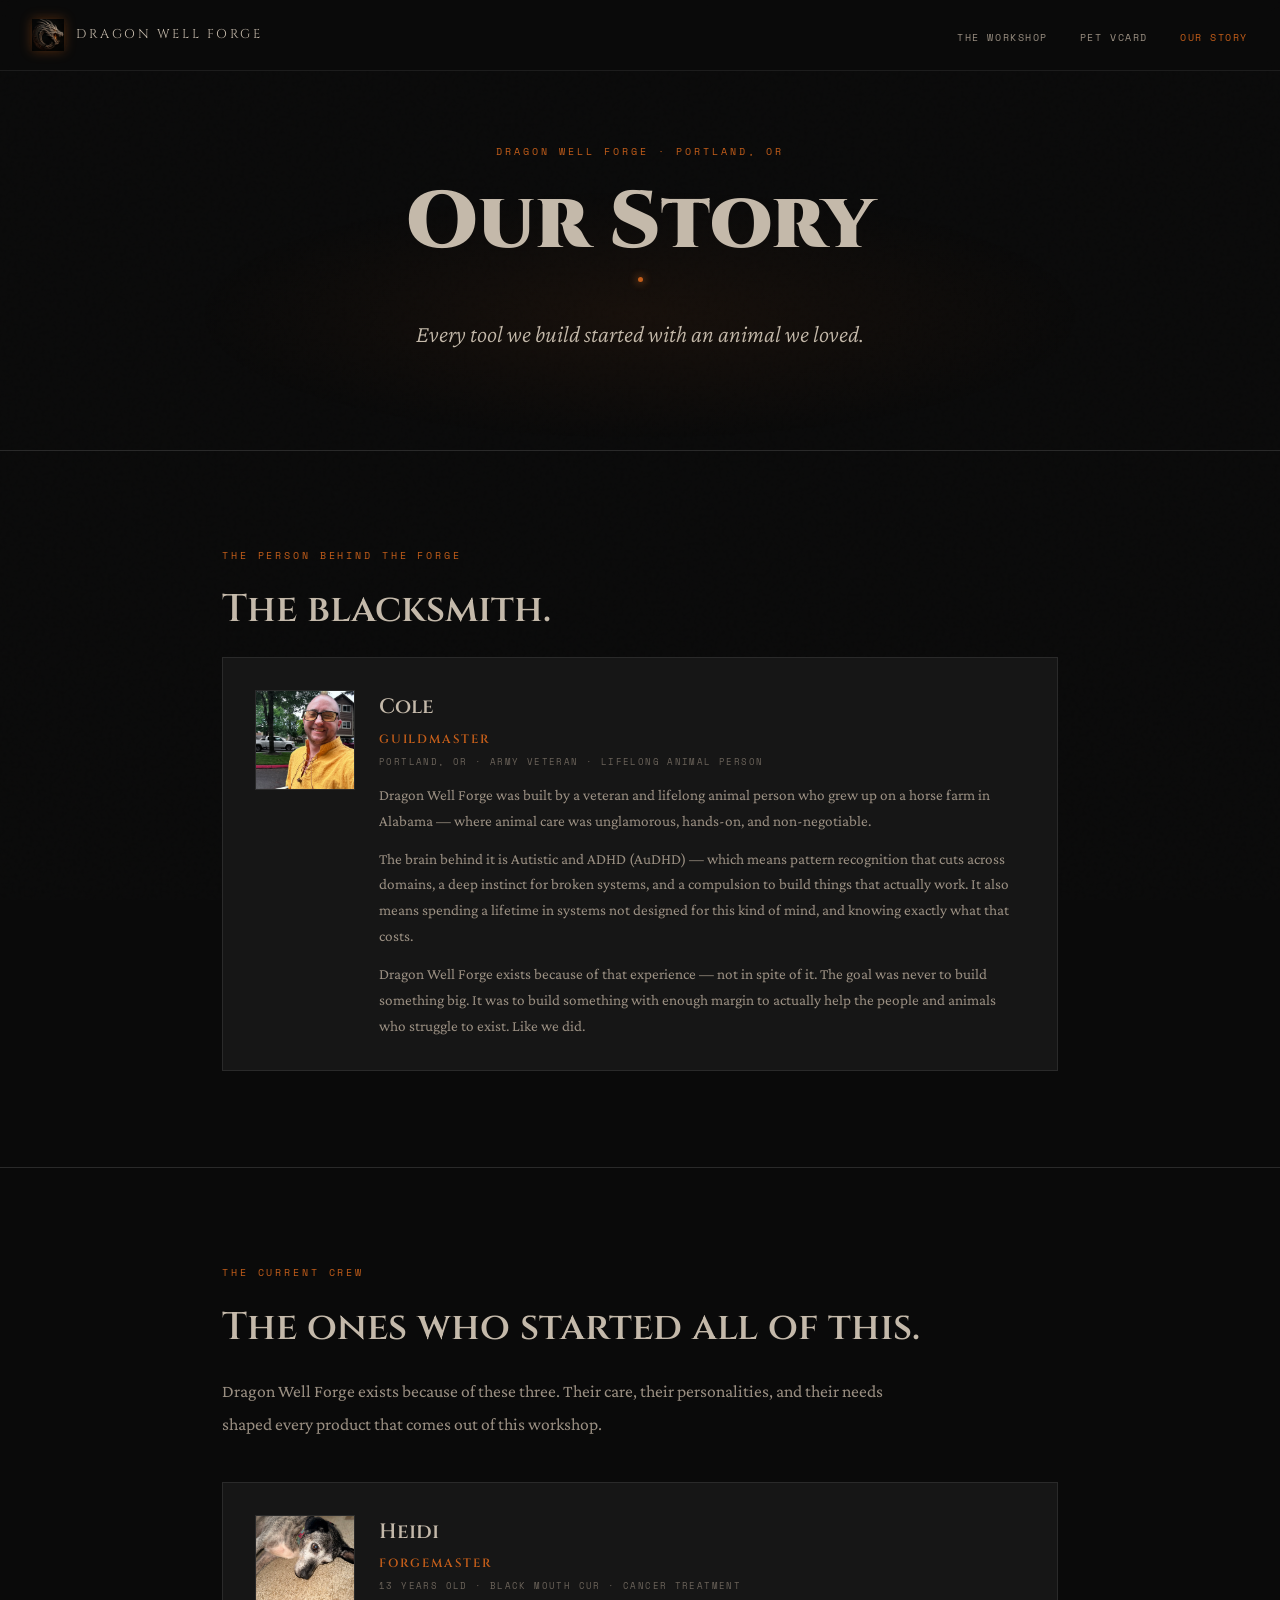
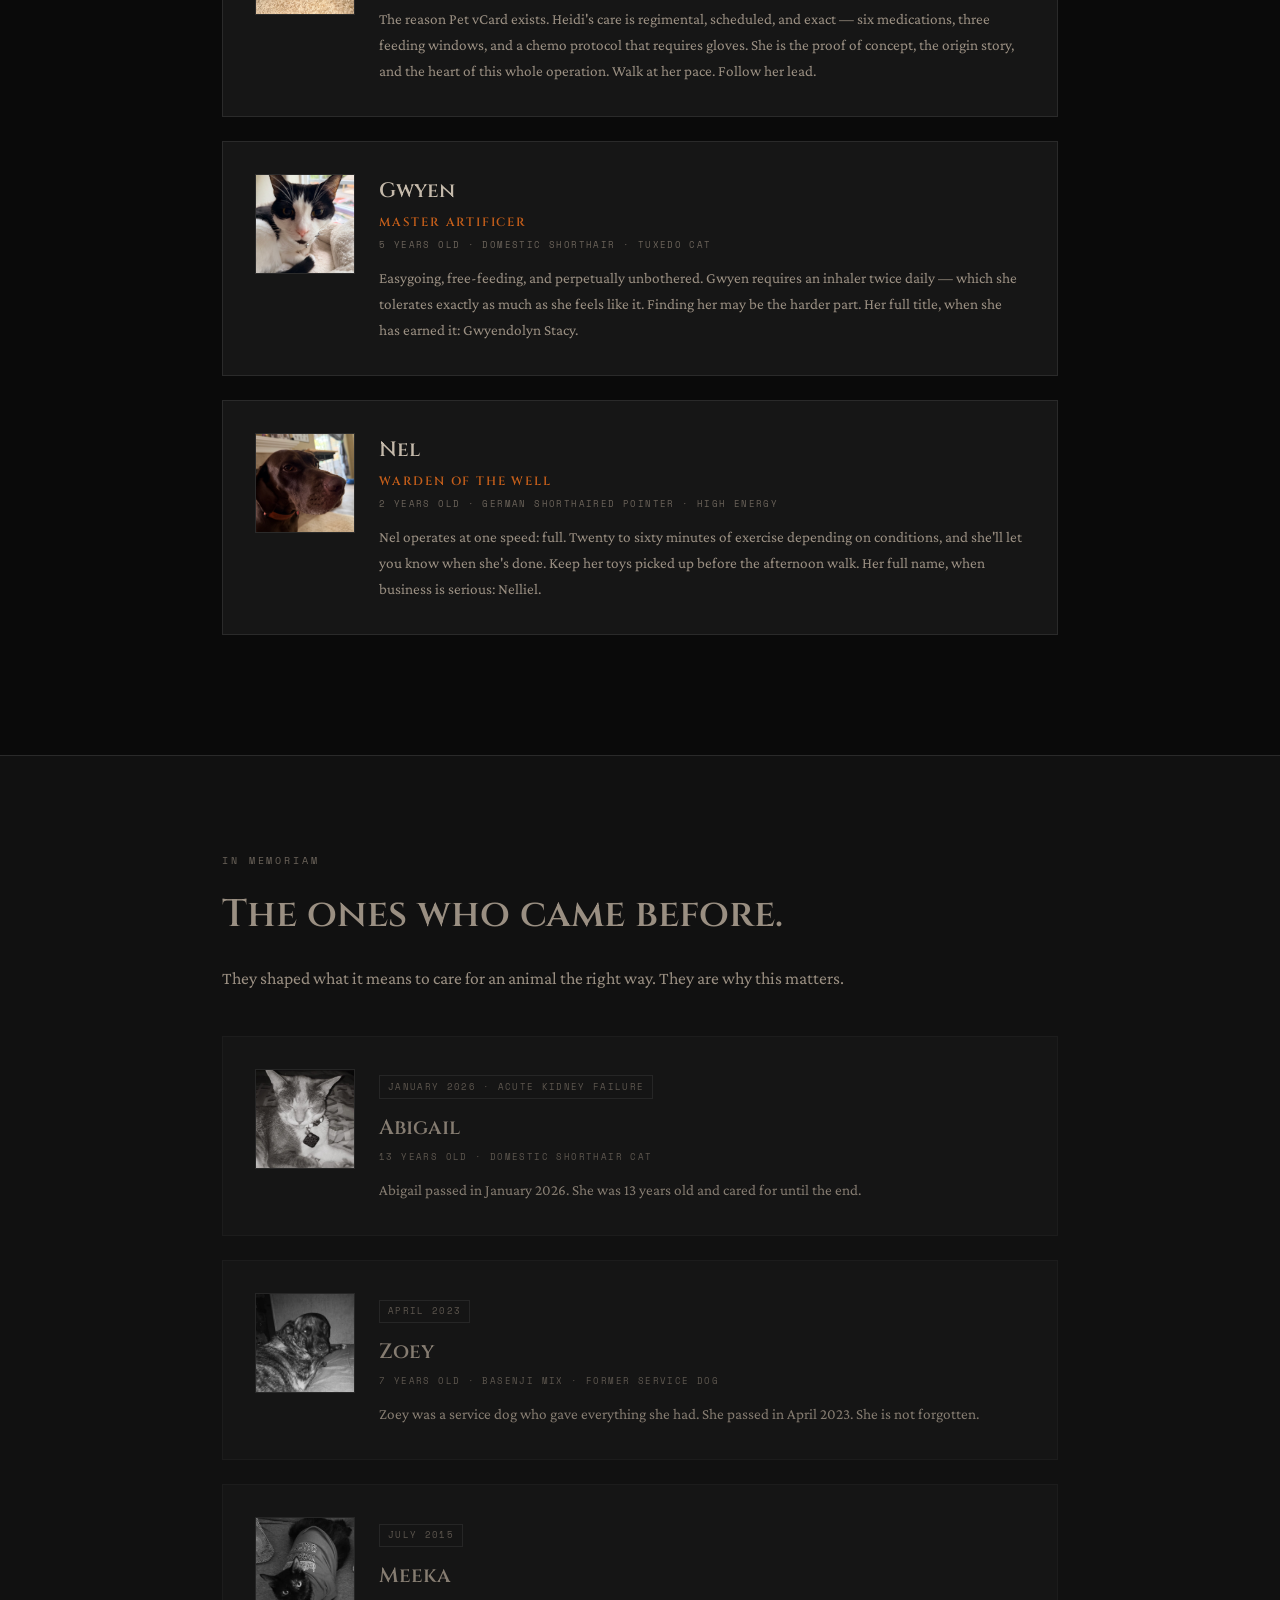
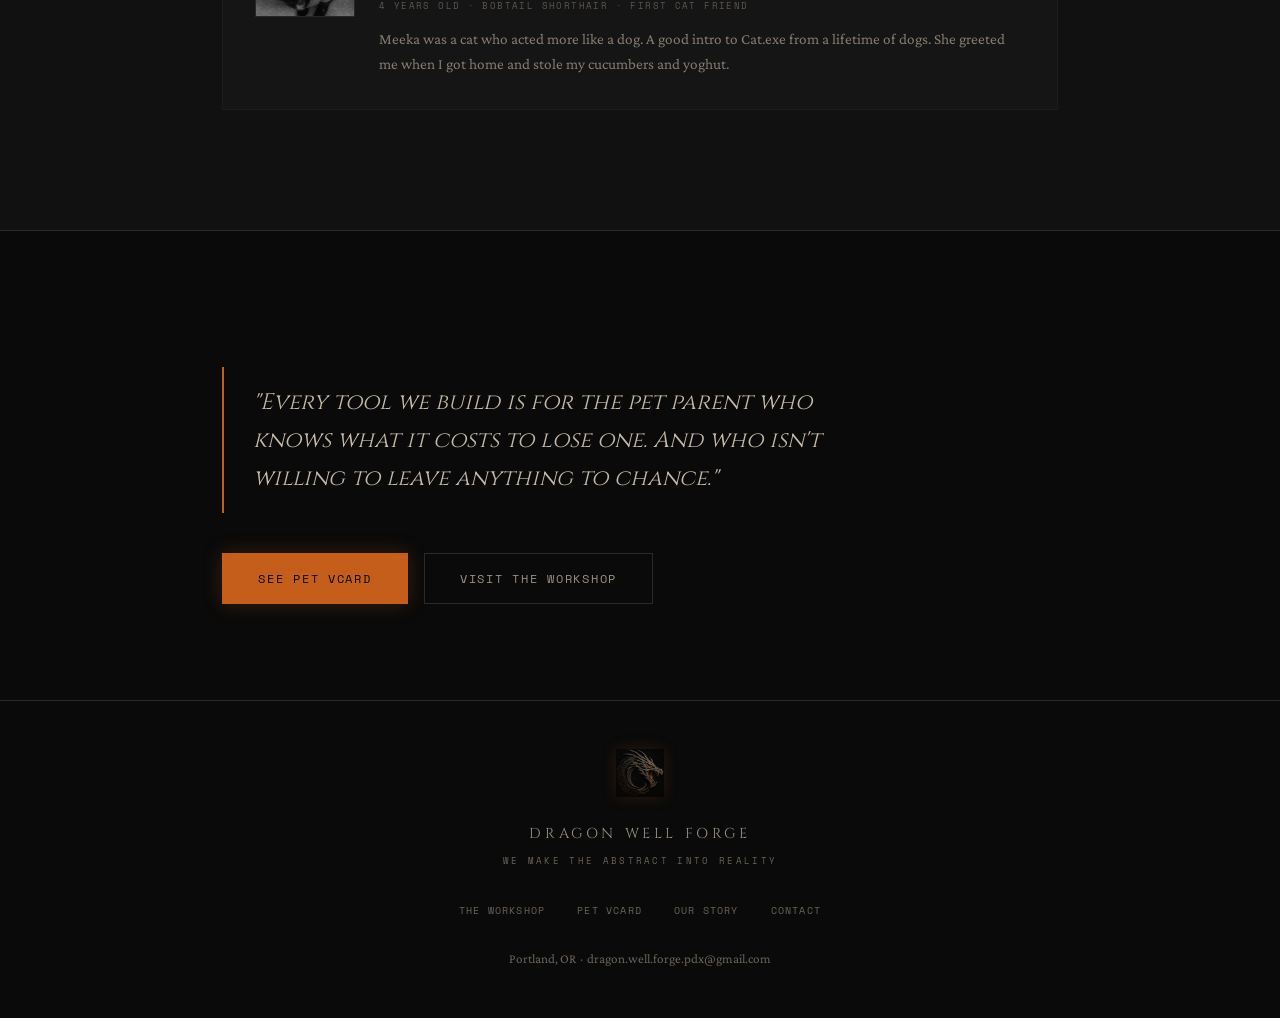
==== commit 3b5f537f: "Update index.html I broke the format on the Our Story page and broke the reference images. 🤦" ====
--- a/about/index.html
+++ b/about/index.html
@@ -177,7 +177,7 @@
 
       <div class="animal-card" style="margin-bottom:0;">
         <div class="animal-photo">
-          <img src="assets/img/cole.jpg" alt="Cole, Guildmaster of Dragon Well Forge" style="width:100%;height:100%;object-fit:cover;">
+          <img src="../assets/img/Cole.jpg" alt="Cole, Guildmaster of Dragon Well Forge" style="width:100%;height:100%;object-fit:cover;">
         </div>
         <div class="animal-info">
           <div class="animal-name">Cole</div>
@@ -199,10 +199,10 @@
       <p class="section-body" style="margin-bottom:2.5rem;">Dragon Well Forge exists because of these three. Their care, their personalities, and their needs shaped every product that comes out of this workshop.</p>
 
       <!-- HEIDI -->
-      <div class="animal-card>
-        <div class="animal-photo">
-        <img src="assets/img/heidi.jpg" alt="Heidi, Forgemaster of Dragon Well Forge" style="width:100%;height:100%;object-fit:cover;">
-      </div>
+      <div class="animal-card">
+        <div class="animal-photo">
+          <img src="../assets/img/Heidi.jpg" alt="Heidi, Forgemaster of Dragon Well Forge" style="width:100%;height:100%;object-fit:cover;">
+        </div>
         <div class="animal-info">
           <div class="animal-name">Heidi</div>
           <div class="animal-title">Forgemaster</div>
@@ -214,8 +214,8 @@
       <!-- GWYEN -->
       <div class="animal-card">
         <div class="animal-photo">
-          <img src="assets/img/gwyen.jpg" alt="Gwyen, Master Artificer of Dragon Well Forge" style="width:100%;height:100%;object-fit:cover;">
-      </div>
+          <img src="../assets/img/Gwyen.jpg" alt="Gwyen, Master Artificer of Dragon Well Forge" style="width:100%;height:100%;object-fit:cover;">
+        </div>
         <div class="animal-info">
           <div class="animal-name">Gwyen</div>
           <div class="animal-title">Master Artificer</div>
@@ -227,7 +227,7 @@
       <!-- NEL -->
       <div class="animal-card">
         <div class="animal-photo">
-          <img src="assets/img/cole.jpg" alt="Cole, Guildmaster of Dragon Well Forge" style="width:100%;height:100%;object-fit:cover;">
+          <img src="../assets/img/Nel.jpg" alt="Nel, Warden of the Well" style="width:100%;height:100%;object-fit:cover;">
         </div>
         <div class="animal-info">
           <div class="animal-name">Nel</div>
@@ -250,7 +250,7 @@
       <!-- ABBIGAIL -->
       <div class="animal-card memorial">
         <div class="animal-photo">
-          <img src="assets/img/abbigial.jpg" alt="Abbigail, Honorary Member of Dragon Well Forge" style="width:100%;height:100%;object-fit:cover;">
+          <img src="../assets/img/AbbiGail.jpg" alt="Abbigail, Honorary Member of Dragon Well Forge" style="width:100%;height:100%;object-fit:cover;">
         </div>
         <div class="animal-info">
           <div class="memorial-badge">January 2026 · Acute Kidney Failure</div>
@@ -263,7 +263,7 @@
       <!-- ZOEY -->
       <div class="animal-card memorial">
         <div class="animal-photo">
-          <img src="assets/img/zoey.jpg" alt="Zoey, Honorary Member of Dragon Well Forge" style="width:100%;height:100%;object-fit:cover;">
+          <img src="../assets/img/Zoey.jpg" alt="Zoey, Honorary Member of Dragon Well Forge" style="width:100%;height:100%;object-fit:cover;">
         </div>
         <div class="animal-info">
           <div class="memorial-badge">April 2023</div>
@@ -276,7 +276,7 @@
       <!-- MEEKA -->
       <div class="animal-card memorial">
         <div class="animal-photo">
-          <img src="assets/img/meeka.jpg" alt="Meeka, Honorary Member of Dragon Well Forge" style="width:100%;height:100%;object-fit:cover;">
+          <img src="../assets/img/Meeka.jpg" alt="Meeka, Honorary Member of Dragon Well Forge" style="width:100%;height:100%;object-fit:cover;">
         </div>
         <div class="animal-info">
           <div class="memorial-badge">July 2015</div>
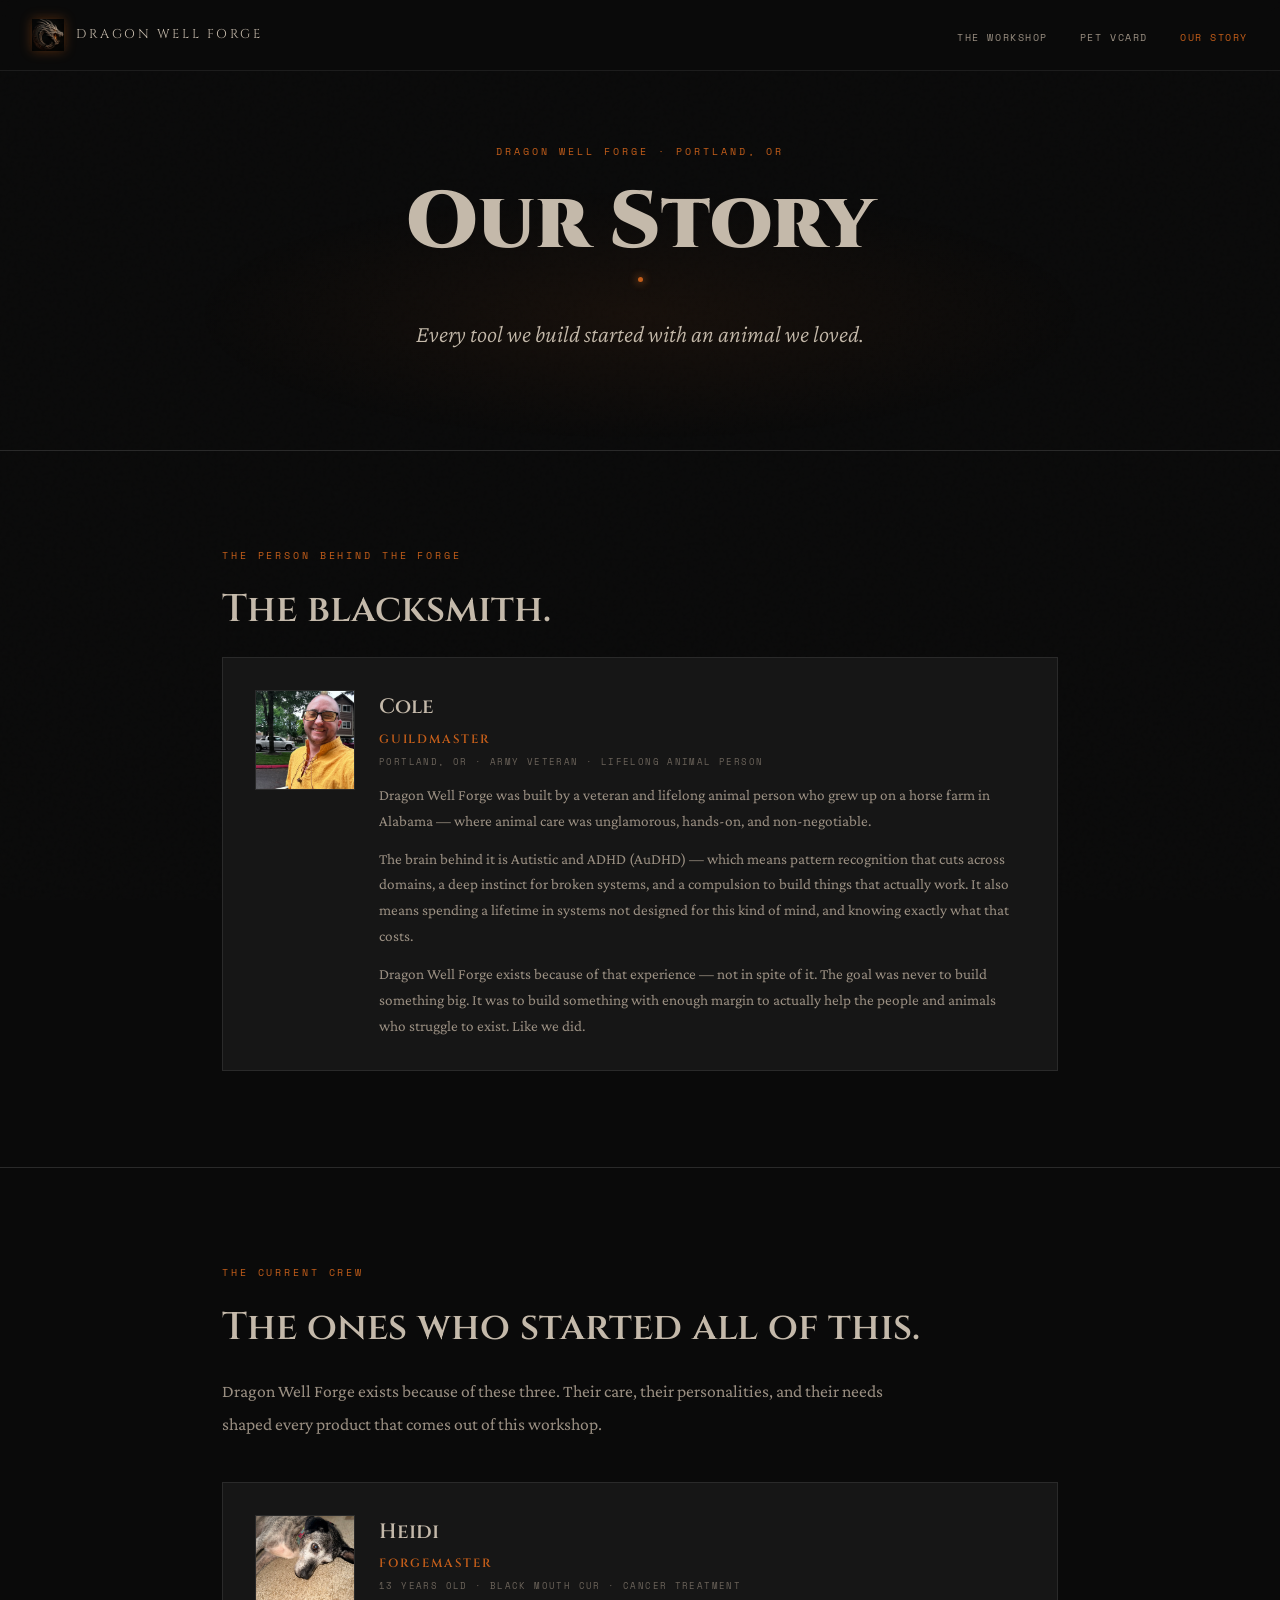
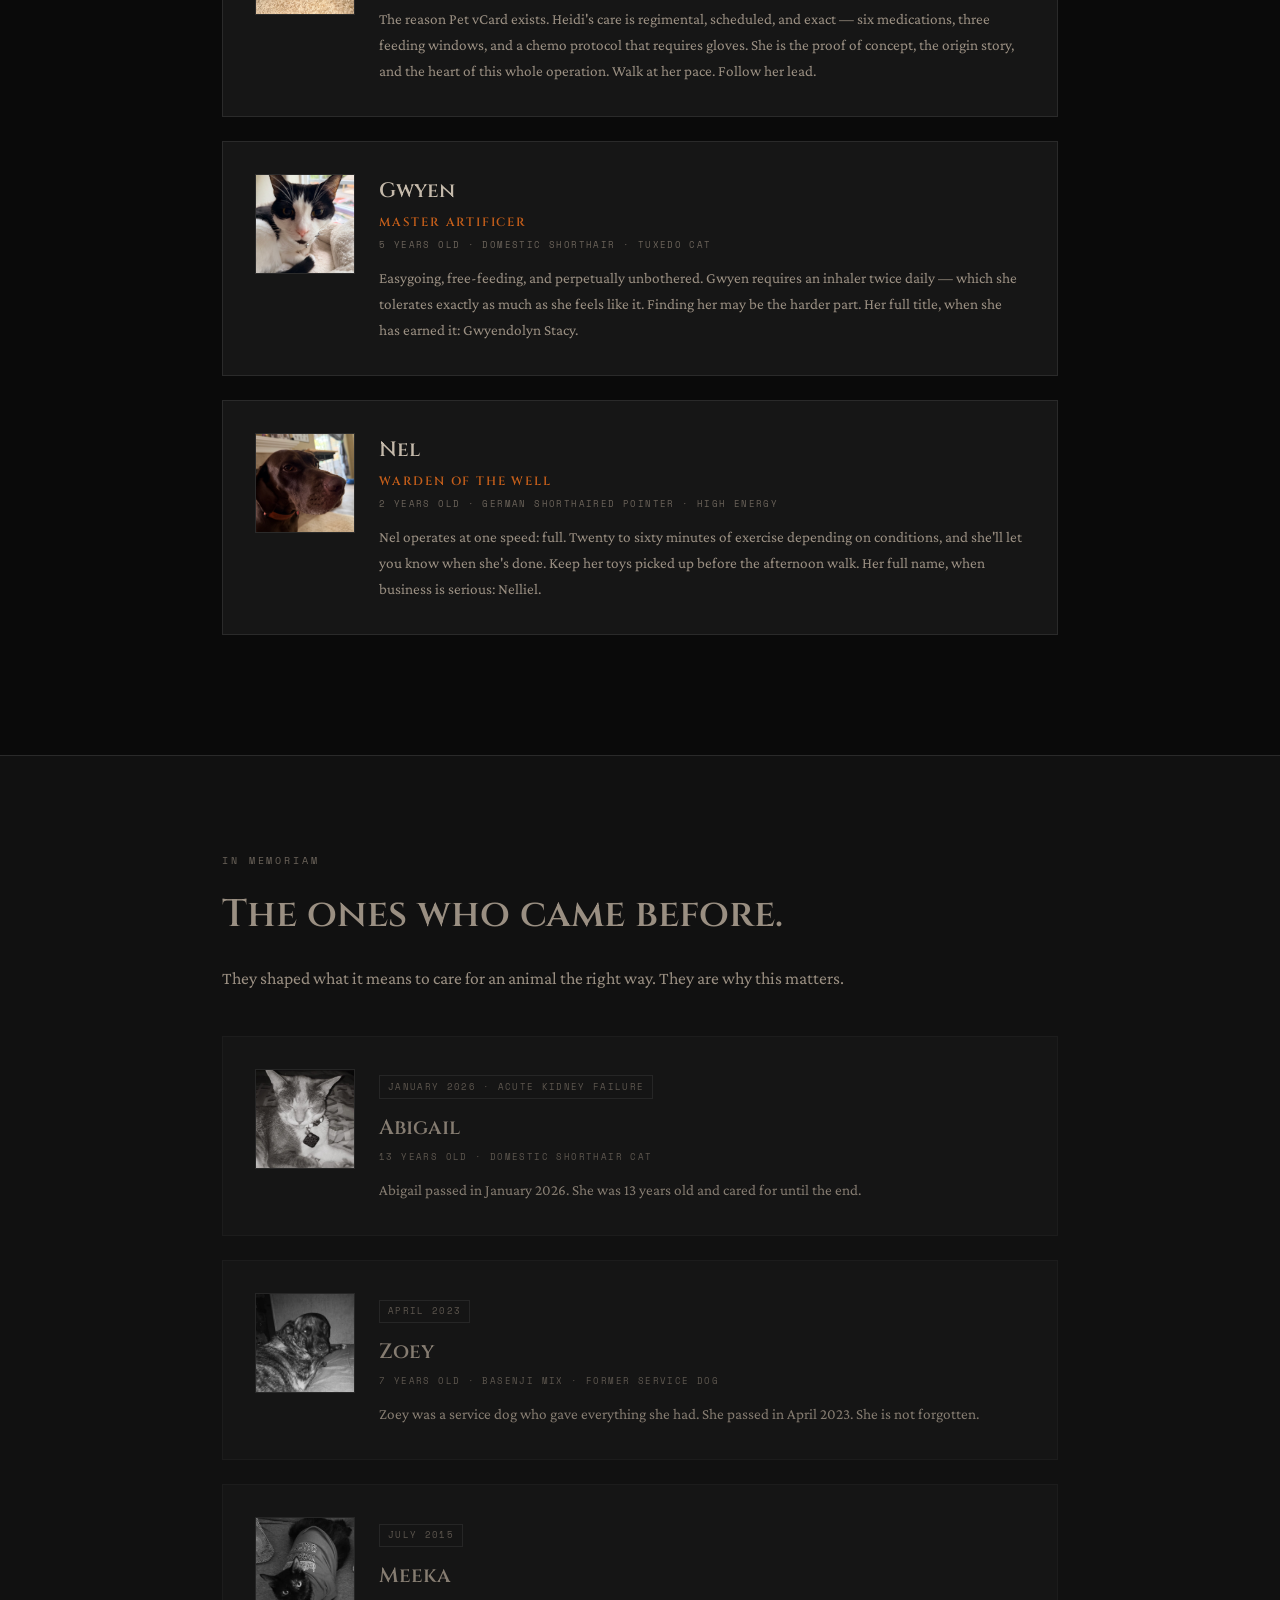
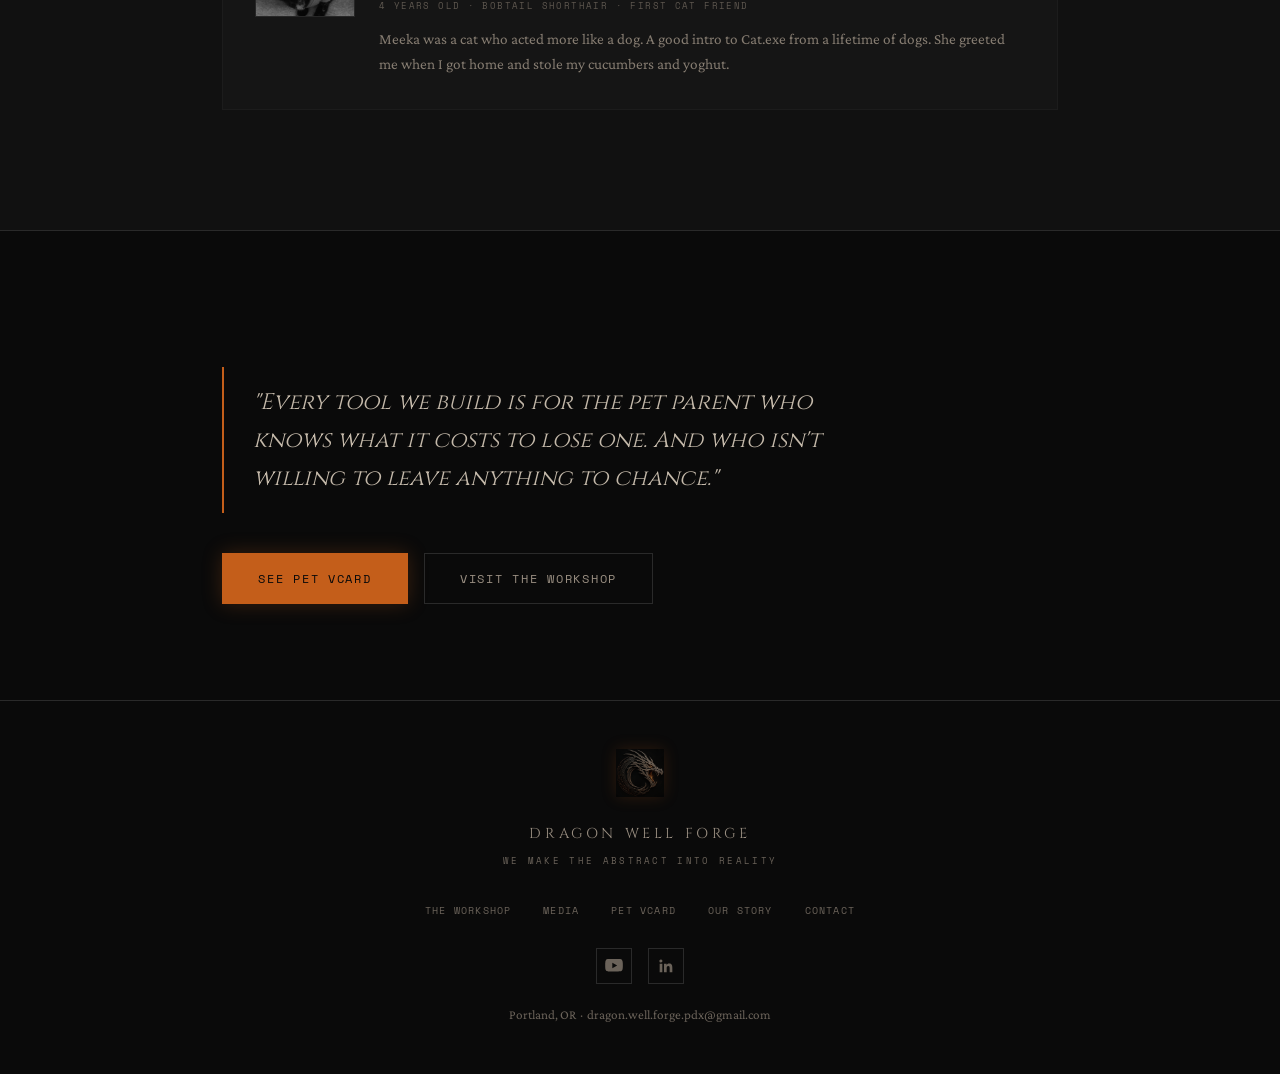
==== commit 9a8353c1: "Update index.html Added the Media page and YouTube and LinkedIn references" ====
--- a/about/index.html
+++ b/about/index.html
@@ -307,10 +307,23 @@
     <div class="footer-tagline">We make the abstract into reality</div>
     <ul class="footer-links">
       <li><a href="../workshop/">The Workshop</a></li>
+      <li><a href="../media/">Media</a></li>
       <li><a href="../vcard/">Pet vCard</a></li>
       <li><a href="../about/">Our Story</a></li>
       <li><a href="mailto:dragon.well.forge.pdx@gmail.com">Contact</a></li>
     </ul>
+        <div class="footer-social" style="display:flex; justify-content:center; gap:1rem; margin:1.25rem 0;">
+      <a href="https://www.youtube.com/@DragonWellForge" target="_blank" rel="noopener" aria-label="Dragon Well Forge on YouTube" style="display:inline-flex; align-items:center; justify-content:center; width:36px; height:36px; border:1px solid var(--border); transition:border-color 0.2s;">
+        <svg width="18" height="18" viewBox="0 0 24 24" fill="var(--text-muted)">
+          <path d="M23.5 6.2s-.23-1.64-.94-2.36c-.9-.95-1.9-.95-2.36-1.01C17 2.5 12 2.5 12 2.5h-.01s-5 0-8.19.33c-.46.06-1.46.06-2.36 1.01C.74 4.56.5 6.2.5 6.2S.25 8.13.25 10.06v1.87c0 1.93.25 3.86.25 3.86s.24 1.64.94 2.36c.9.95 2.08.92 2.6 1.02 1.89.18 8 .24 8 .24s5.01-.01 8.2-.34c.46-.06 1.46-.06 2.36-1.01.71-.72.94-2.36.94-2.36s.25-1.93.25-3.86v-1.87c0-1.93-.25-3.86-.25-3.86zM9.75 14.85V7.65l6.5 3.6-6.5 3.6z"/>
+        </svg>
+      </a>
+      <a href="https://www.linkedin.com/in/colewaggoner/" target="_blank" rel="noopener" aria-label="Cole Waggoner on LinkedIn" style="display:inline-flex; align-items:center; justify-content:center; width:36px; height:36px; border:1px solid var(--border); transition:border-color 0.2s;">
+        <svg width="18" height="18" viewBox="0 0 24 24" fill="var(--text-muted)">
+          <path d="M20.45 20.45h-3.56v-5.57c0-1.33-.02-3.04-1.85-3.04-1.85 0-2.14 1.45-2.14 2.94v5.67H9.34V9h3.41v1.56h.05c.48-.9 1.64-1.85 3.38-1.85 3.6 0 4.27 2.37 4.27 5.46v6.28zM5.34 7.43a2.07 2.07 0 1 1 0-4.13 2.07 2.07 0 0 1 0 4.13zM7.12 20.45H3.56V9h3.56v11.45z"/>
+        </svg>
+      </a>
+    </div>
     <p class="footer-bottom">Portland, OR &nbsp;·&nbsp; dragon.well.forge.pdx@gmail.com</p>
   </footer>
 
